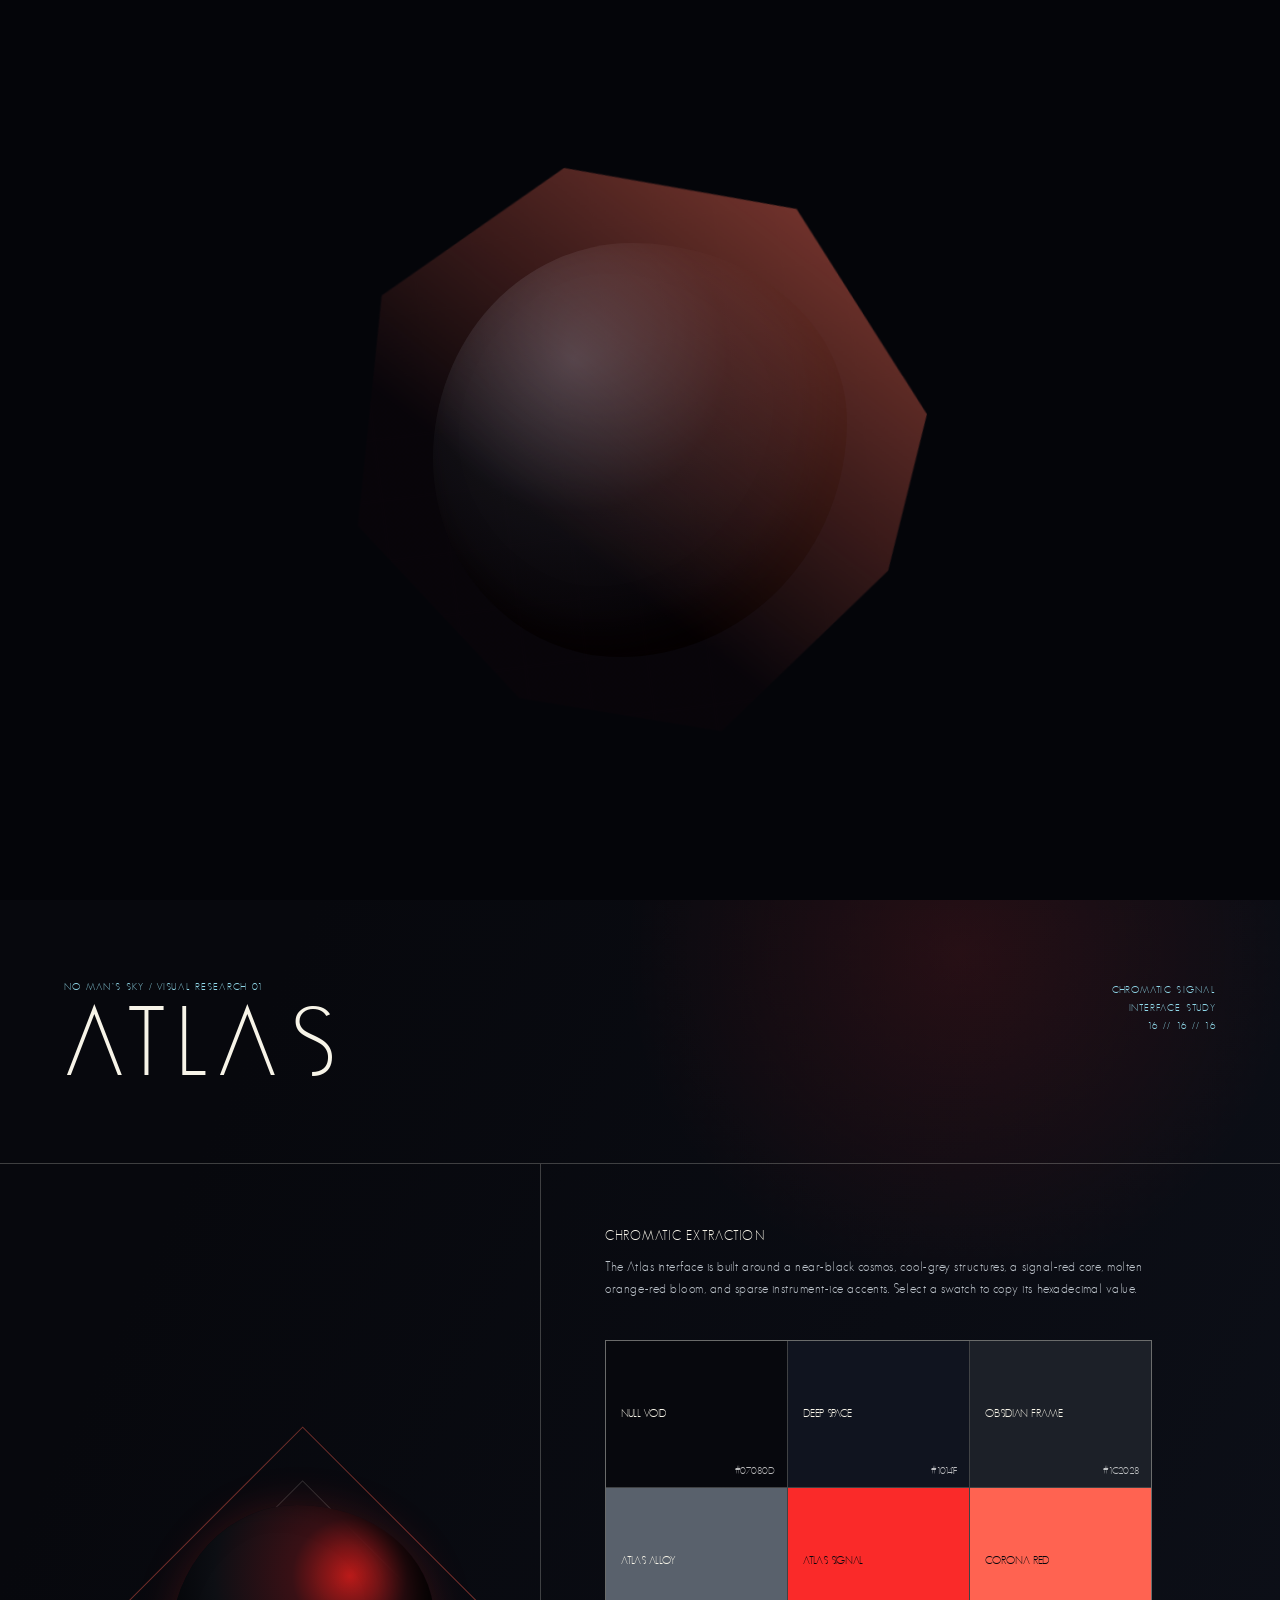
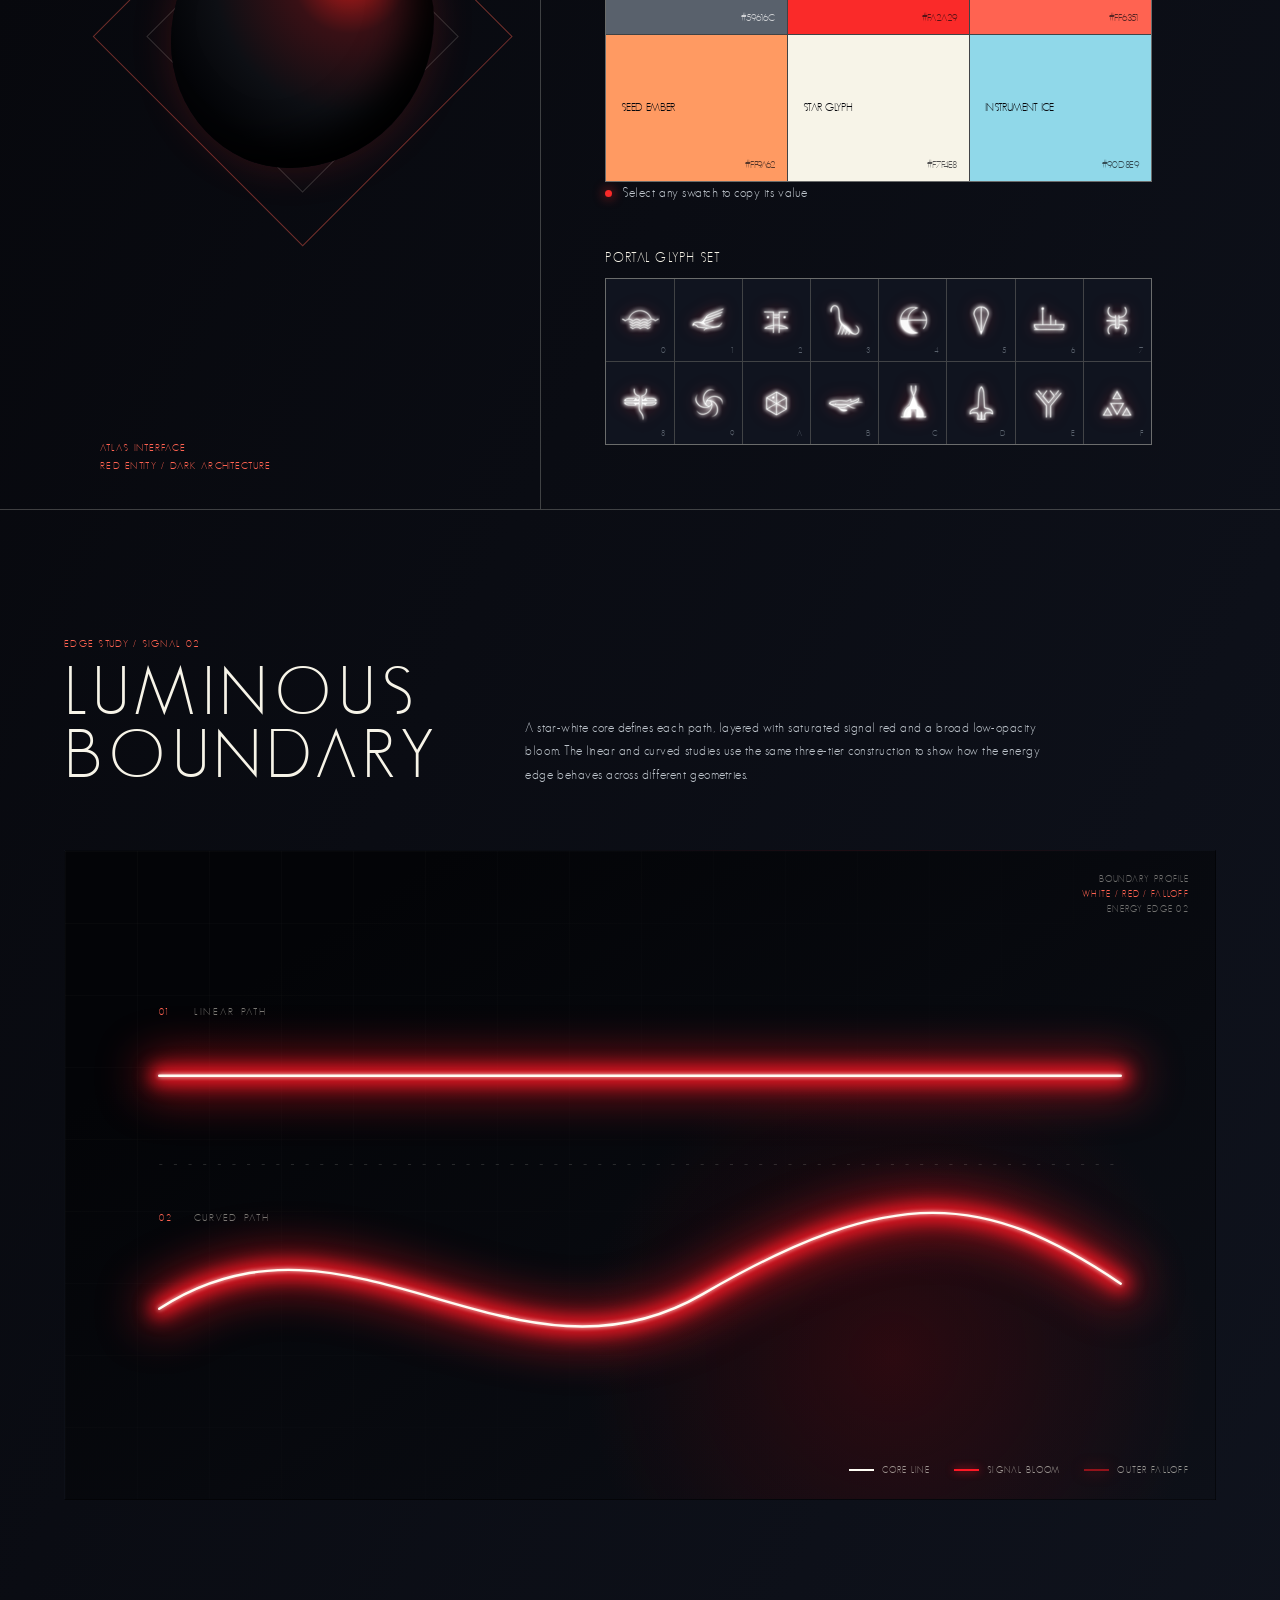
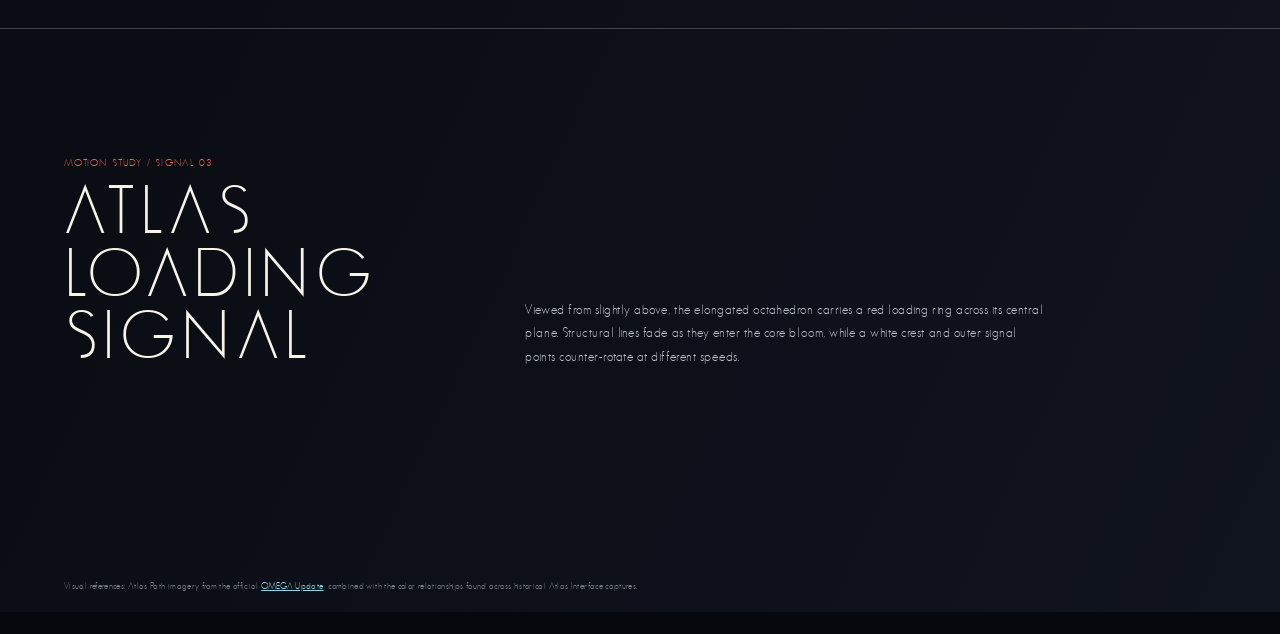
==== index.html @ 3b74175b "feat(pages): deploy Atlas color study Publish the current color study through GitHub Pages with a ro" ====
<!doctype html>
<html lang="zh-CN">
  <head>
    <meta charset="utf-8" />
    <meta name="viewport" content="width=device-width, initial-scale=1" />
    <meta http-equiv="refresh" content="0; url=./color-study.html" />
    <title>Atlas Color Study</title>
    <link rel="canonical" href="./color-study.html" />
  </head>
  <body>
    <p><a href="./color-study.html">进入 Atlas Color Study</a></p>
  </body>
</html>
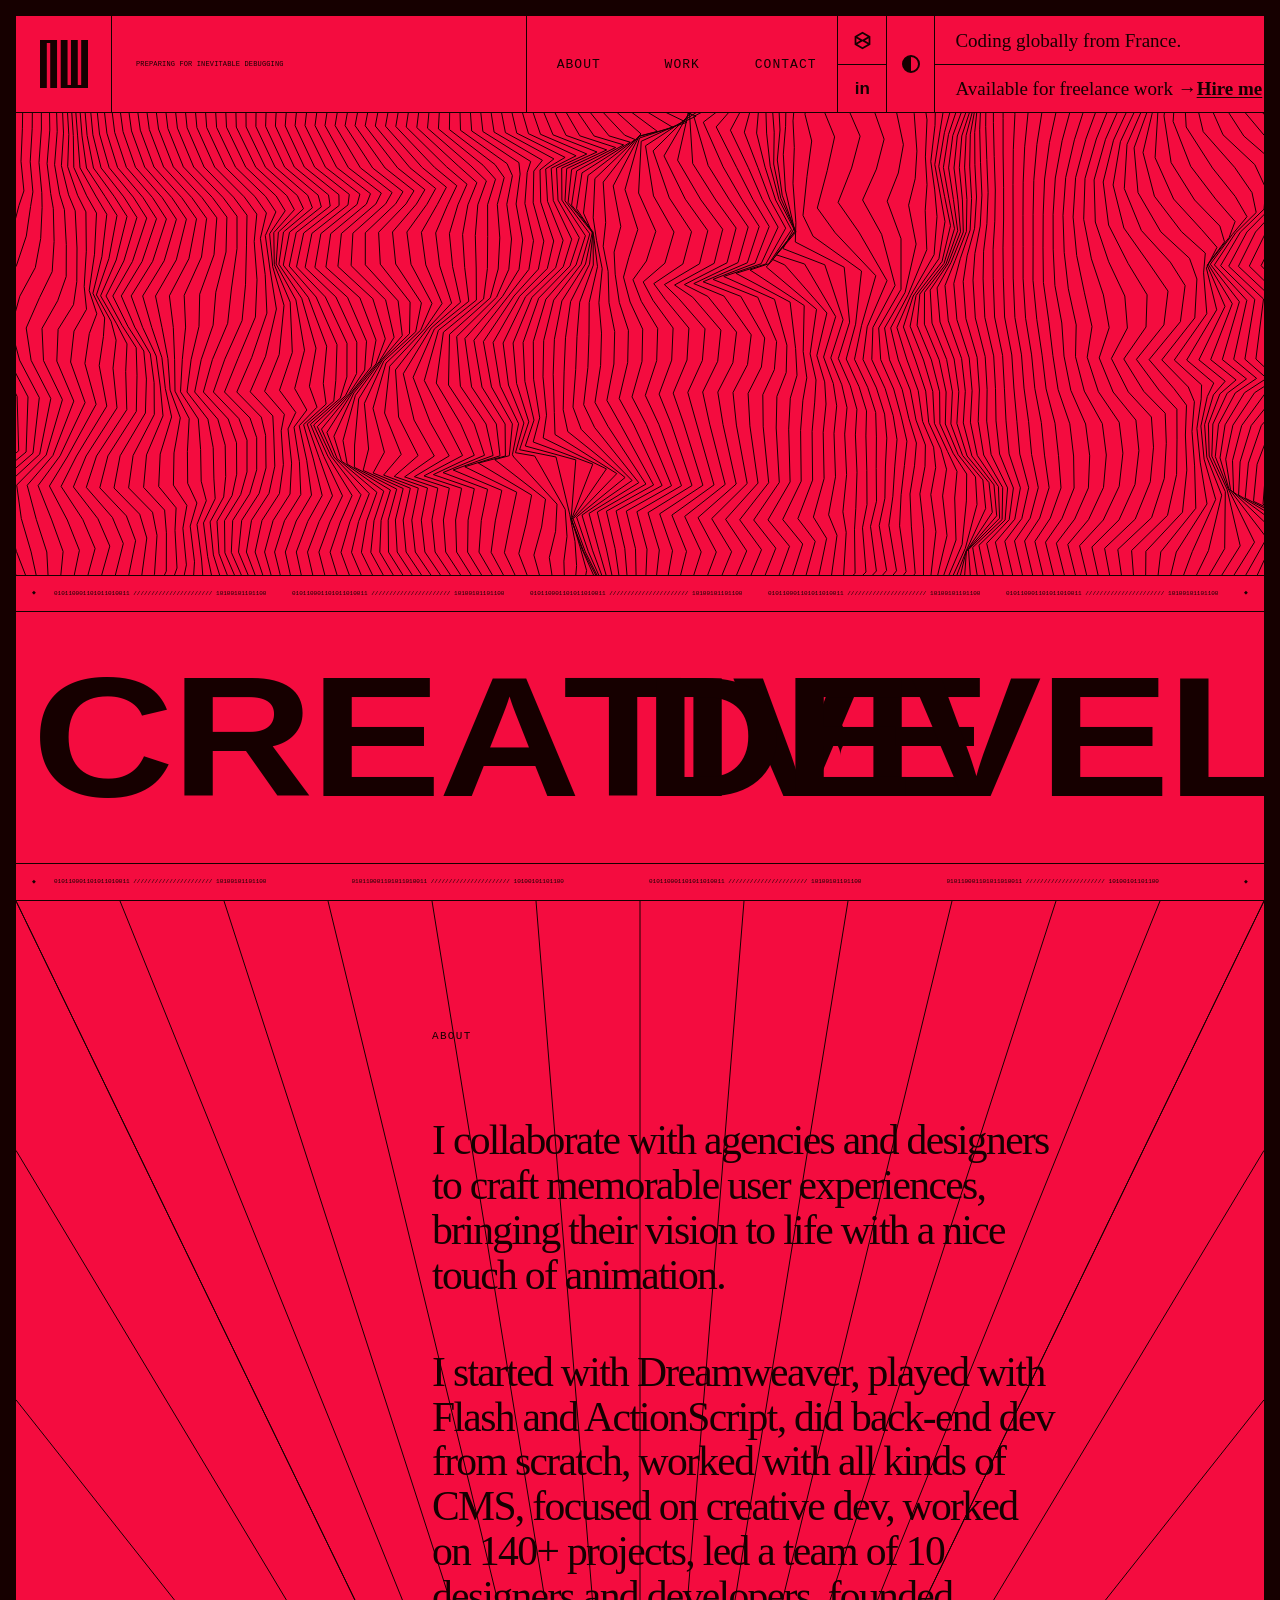
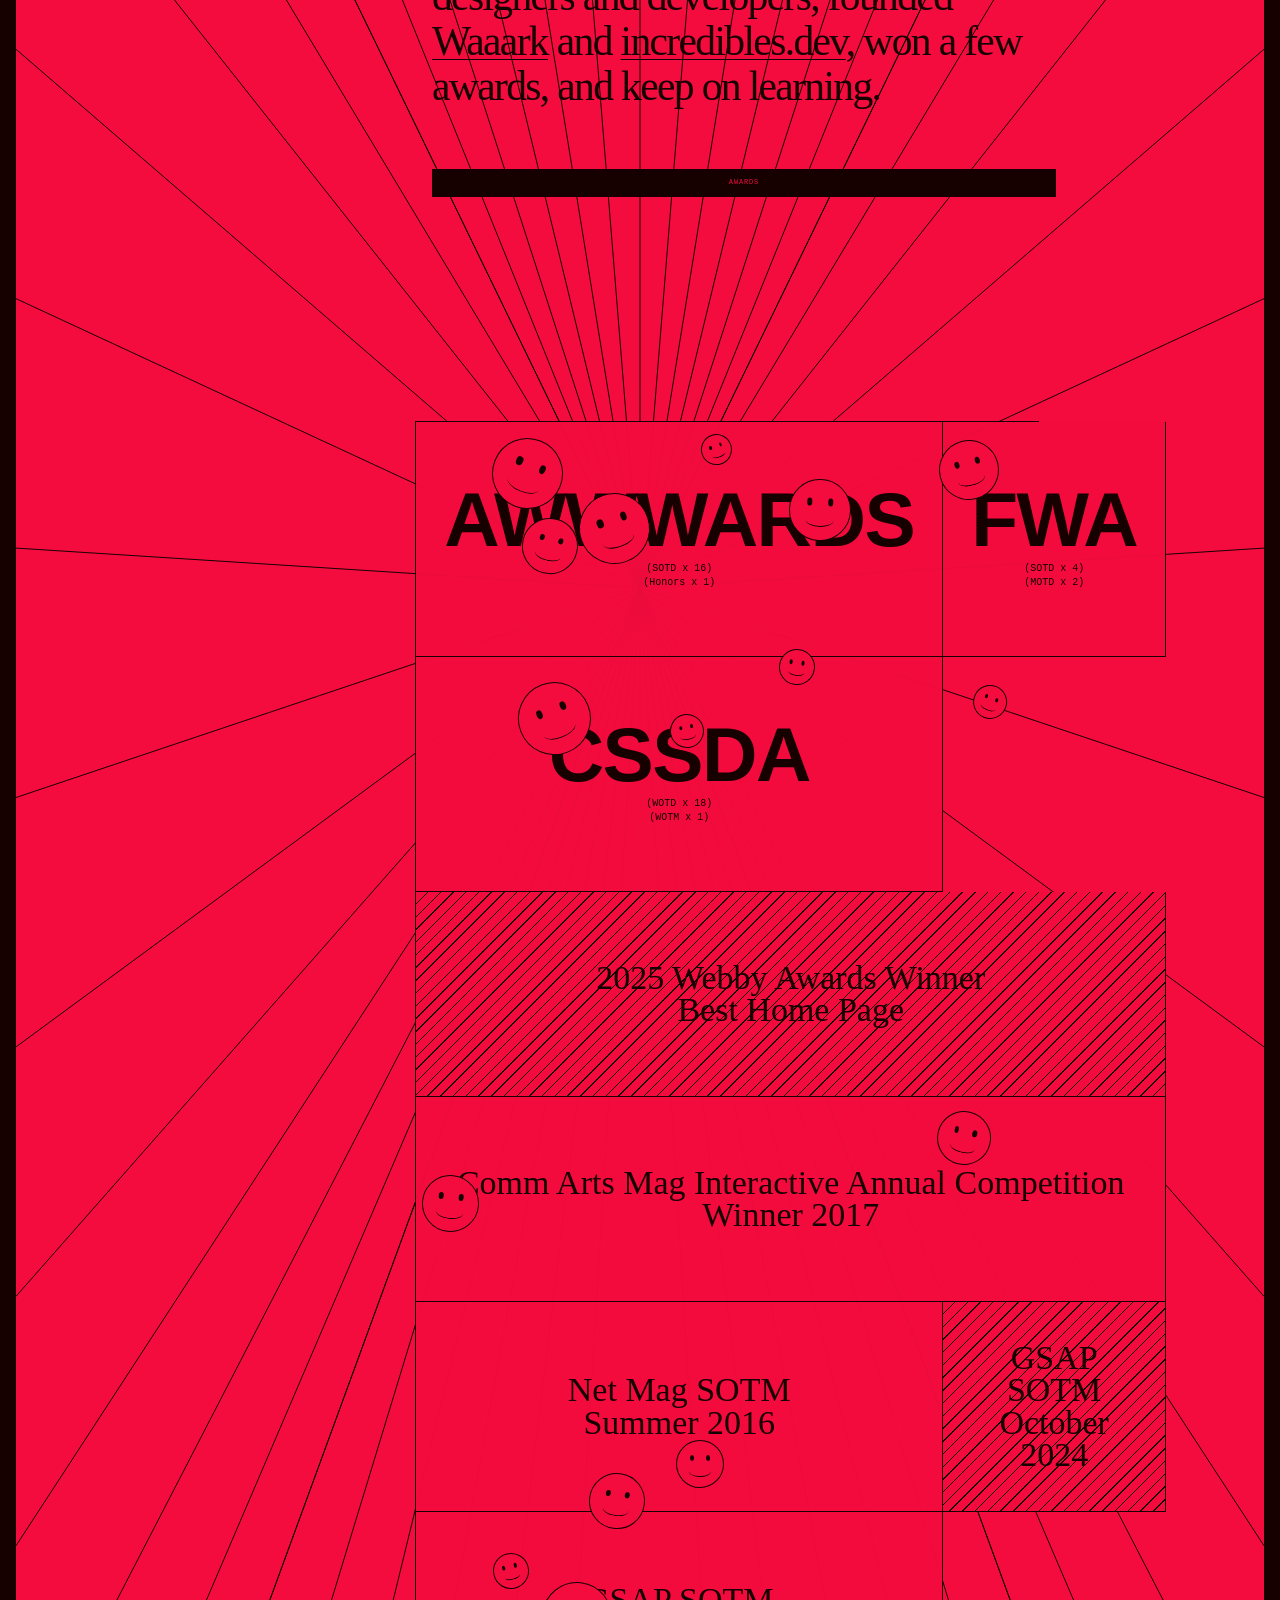
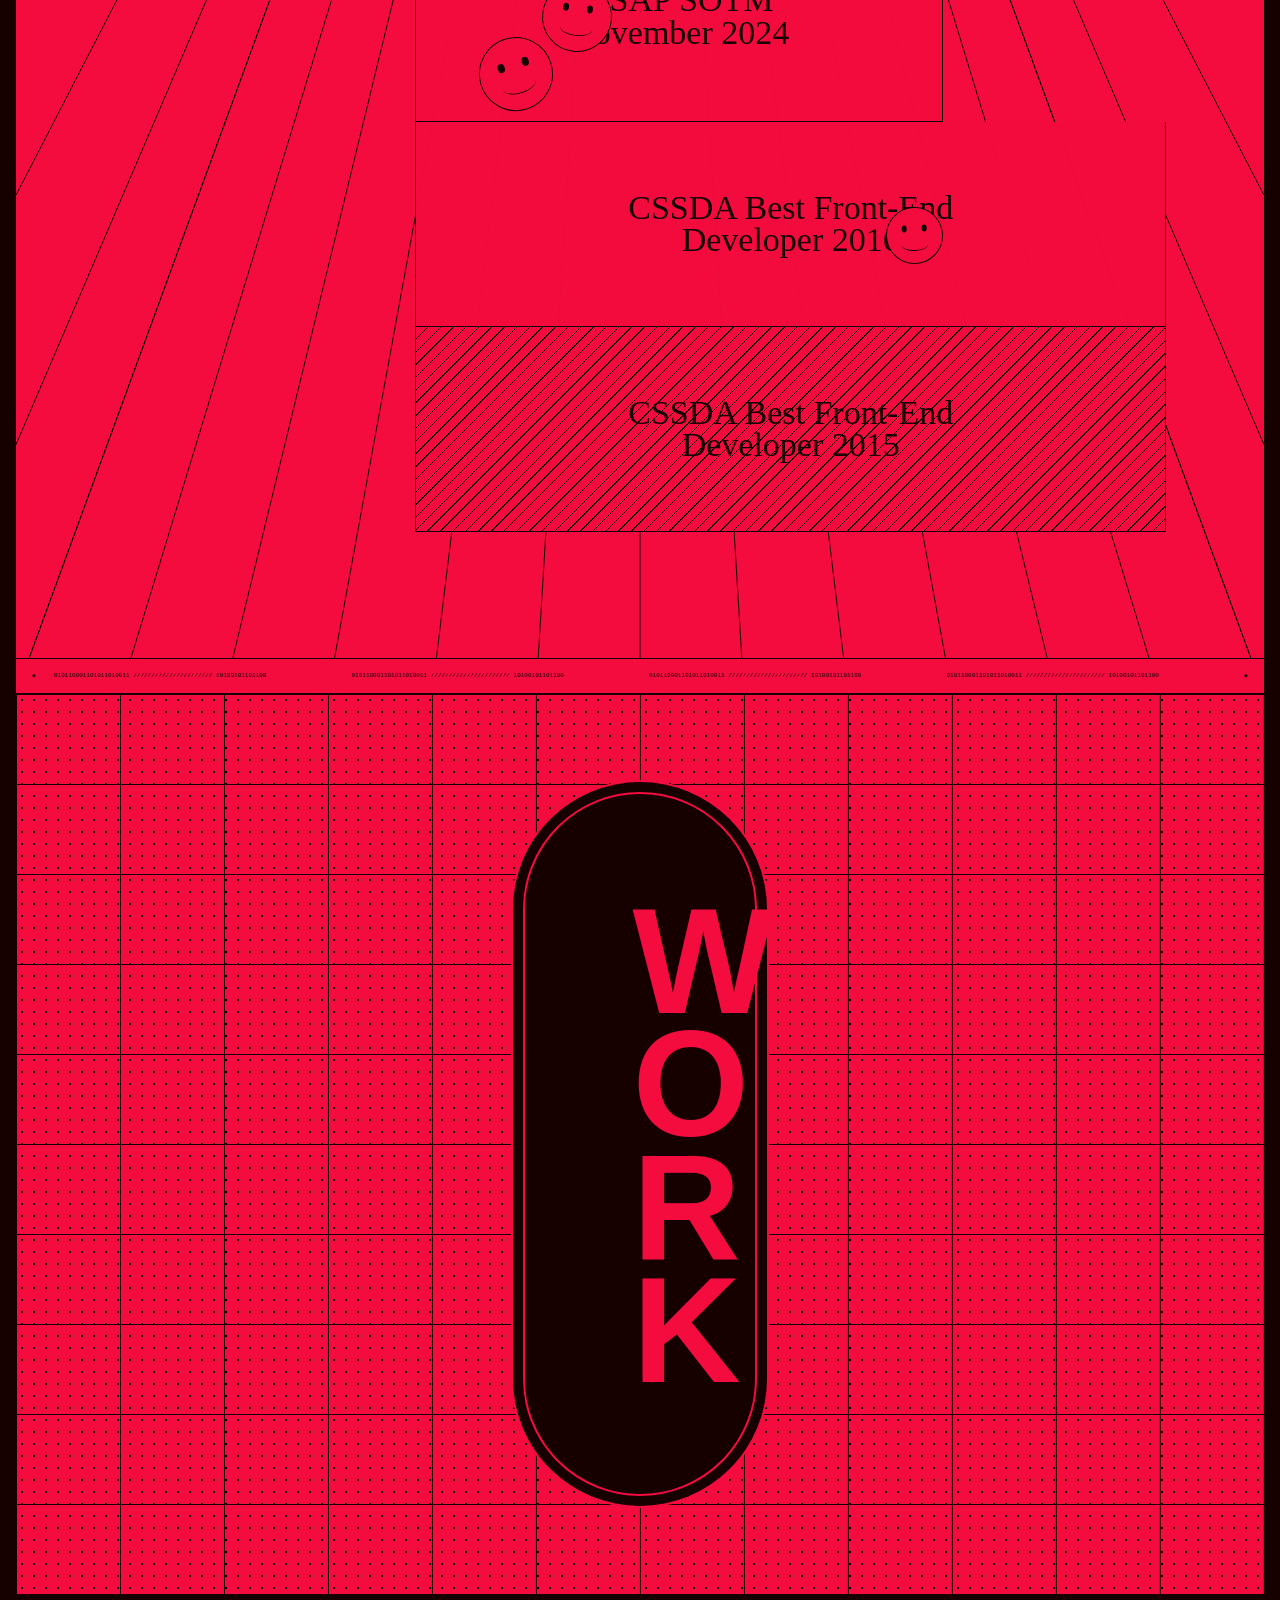
==== commit 2f668b04: "feat(首页): 初始化 wodniack.dev 复刻项目 完成首页结构、响应式样式、交互效果及本地素材接入。\n\n包含首屏导航、About、Work、My Way、Contact、Three." ====
--- a/index.html
+++ b/index.html
@@ -1,13 +1,97 @@
 <!doctype html>
-<html lang="zh-CN">
+<html lang="en">
   <head>
     <meta charset="utf-8" />
     <meta name="viewport" content="width=device-width, initial-scale=1" />
-    <meta http-equiv="refresh" content="0; url=./color-study.html" />
-    <title>Atlas Color Study</title>
-    <link rel="canonical" href="./color-study.html" />
+    <meta name="theme-color" content="#f40c3f" />
+    <title>AW - Creative Developer Freelance - France</title>
+    <link rel="icon" href="./assets/wodniack/images/favicon.ico" />
+    <link rel="stylesheet" href="./site.css" />
   </head>
   <body>
-    <p><a href="./color-study.html">进入 Atlas Color Study</a></p>
+    <main class="site-shell">
+      <section class="hero" aria-labelledby="hero-title">
+        <header class="site-head">
+          <a class="brand" href="#top" aria-label="Antoine Wodniack">
+            <svg viewBox="0 0 280 280" aria-hidden="true">
+              <path d="M240.245 0v263.2h-19.894V0h-39.756v263.2h-19.861V0h-39.755v280H280V0h-39.755Z" />
+              <path d="M0 0v280h39.755V16.8H59.65V280h39.756V0H0Z" />
+            </svg>
+          </a>
+          <div class="loader-copy" aria-live="polite"><span id="loader-line">PLEASE WAIT WHILE I OVERTHINK THIS</span></div>
+          <div class="mobile-gap" aria-hidden="true"></div>
+          <nav class="main-nav" aria-label="Primary navigation">
+            <a href="#about">ABOUT</a><a href="#work">WORK</a><a href="#contact">CONTACT</a>
+          </nav>
+          <a class="icon-link codepen" href="https://codepen.io/wodniack" aria-label="Follow me on CodePen" target="_blank" rel="noreferrer">
+            <svg viewBox="0 0 24 24" aria-hidden="true"><path d="m12 2 9 5.25v9.5L12 22l-9-5.25v-9.5L12 2Zm0 2.35L6.08 7.8 12 11.25l5.92-3.45L12 4.35ZM5 9.54v4.92l4.23-2.46L5 9.54Zm14 0L14.77 12 19 14.46V9.54ZM12 12.75 6.08 16.2 12 19.65l5.92-3.45L12 12.75Z" /></svg>
+          </a>
+          <a class="icon-link linkedin" href="https://www.linkedin.com/in/wodniack/" aria-label="Follow me on LinkedIn" target="_blank" rel="noreferrer">in</a>
+          <button class="contrast" type="button" aria-label="Change contrast" aria-pressed="false"><span></span></button>
+          <aside class="availability"><p>Coding globally from France.</p><p>Available for freelance work → <a href="mailto:hello@wodniack.dev">Hire me</a></p></aside>
+          <a class="mobile-hire" href="mailto:hello@wodniack.dev">Hire me</a>
+        </header>
+
+        <div class="line-field" id="top" aria-hidden="true"><a-waves><svg class="js-svg"></svg></a-waves></div>
+        <div class="data-strip" aria-hidden="true"><span></span><span></span><span></span><span></span><span></span></div>
+        <h1 class="hero-title" id="hero-title"><span>CREATIVE</span><i aria-hidden="true">✦</i><span>DEVELOPER</span></h1>
+        <div class="data-strip data-strip--bottom" aria-hidden="true"><span></span><span></span><span></span><span></span></div>
+      </section>
+
+      <section class="about" id="about" aria-labelledby="about-title">
+        <svg class="perspective-grid" aria-hidden="true"><path></path></svg>
+        <div class="about-copy">
+          <h2 id="about-title">ABOUT</h2>
+          <p>I collaborate with agencies and designers to craft memorable user experiences, bringing their vision to life with a nice touch of animation.</p>
+          <p>I started with Dreamweaver, played with Flash and ActionScript, did back-end dev from scratch, worked with all kinds of CMS, focused on creative dev, worked on&nbsp;140+ projects, led a team of 10 designers and developers, founded <a href="https://waaark.com" target="_blank" rel="noreferrer">Waaark</a> and <a href="https://incredibles.dev" target="_blank" rel="noreferrer">incredibles.dev</a>, won a few awards, and keep on learning.</p>
+          <h2 class="awards-title">AWARDS</h2>
+        </div>
+        <div class="awards" aria-label="Awards">
+          <article class="award award--logo"><strong>AWWWARDS</strong><small>(SOTD x 16)<br />(Honors x 1)</small></article>
+          <article class="award award--logo"><strong>FWA</strong><small>(SOTD x 4)<br />(MOTD x 2)</small></article>
+          <article class="award award--logo"><strong>CSSDA</strong><small>(WOTD x 18)<br />(WOTM x 1)</small></article>
+          <article class="award award--wide">2025 Webby Awards Winner<br />Best Home Page</article>
+          <article class="award award--wide">Comm Arts Mag Interactive Annual Competition Winner 2017</article>
+          <article class="award">Net Mag SOTM<br />Summer 2016</article>
+          <article class="award">GSAP SOTM<br />October 2024</article>
+          <article class="award">GSAP SOTM<br />November 2024</article>
+          <article class="award award--wide">CSSDA Best Front-End<br />Developer 2016</article>
+          <article class="award award--wide">CSSDA Best Front-End<br />Developer 2015</article>
+          <div class="smile-cloud" aria-hidden="true"></div>
+        </div>
+        <div class="data-strip about-strip" aria-hidden="true"><span></span><span></span><span></span><span></span></div>
+      </section>
+
+      <section class="work" id="work" aria-labelledby="work-title">
+        <div class="work-stage">
+          <div class="work-grid" aria-hidden="true"></div>
+          <h2 id="work-title" class="work-title"><span>W</span><span>O</span><span>R</span><span>K</span></h2>
+          <div class="work-wall" aria-hidden="true"></div>
+          <div class="work-media" id="work-media"></div>
+        </div>
+      </section>
+
+      <section class="my-way" aria-label="My way">
+        <div class="my-way-lines" aria-hidden="true"></div>
+        <img class="my-way-smiley" src="./assets/wodniack/images/asset-smiley--main.svg" alt="" />
+        <div class="memory-field" id="memory-field"></div>
+      </section>
+
+      <section class="contact" id="contact">
+        <svg class="contact-grid" aria-hidden="true"><path></path></svg>
+        <div class="contact-stage">
+          <div class="contact-stars" aria-hidden="true"><i>✦</i><i>✦</i><i>✦</i><i>✦</i></div>
+          <a class="contact-hit" href="mailto:hello@wodniack.dev">
+            <span class="go">GO</span><span class="lets">Let<span>'</span>s</span><span class="rock">Rock</span><span class="email">hello@wodniack.dev</span>
+          </a>
+        </div>
+      </section>
+
+      <footer class="site-foot">
+        <a class="footer-brand" href="#top" aria-label="Antoine Wodniack"><svg viewBox="0 0 280 280" aria-hidden="true"><path d="M240.245 0v263.2h-19.894V0h-39.756v263.2h-19.861V0h-39.755v280H280V0h-39.755Z" /><path d="M0 0v280h39.755V16.8H59.65V280h39.756V0H0Z" /></svg></a>
+      </footer>
+    </main>
+    <script src="./vendor/three.min.js"></script>
+    <script src="./site.js"></script>
   </body>
 </html>
--- a/site.css
+++ b/site.css
@@ -0,0 +1,154 @@
+@font-face{font-family:Editorial;src:url('./assets/wodniack/fonts/PPEditorialNew-Regular.woff2') format('woff2');font-weight:400;font-display:swap}
+@font-face{font-family:Editorial;src:url('./assets/wodniack/fonts/PPEditorialNew-Ultralight.woff2') format('woff2');font-weight:200;font-display:swap}
+@font-face{font-family:Fraktion;src:url('./assets/wodniack/fonts/PPFraktionMono-Regular.woff2') format('woff2');font-weight:400;font-display:swap}
+@font-face{font-family:Fraktion;src:url('./assets/wodniack/fonts/PPFraktionMono-Bold.woff2') format('woff2');font-weight:700;font-display:swap}
+@font-face{font-family:Bigger;src:url('./assets/wodniack/fonts/Bigger-Display.woff2') format('woff2');font-weight:700;font-display:swap}
+
+:root{--red:#f40c3f;--ink:#160000;--ivory:#fff2ed;--paper:var(--red);--line:1px;--edge:16px;--mono:Fraktion,monospace;--serif:Editorial,serif;--display:Bigger,Impact,sans-serif;color-scheme:light}
+*{box-sizing:border-box}
+html{scroll-behavior:smooth;background:var(--ink)}
+body{margin:0;background:var(--ink);color:var(--ink);font-family:var(--serif);overflow-x:hidden;transition:background .35s ease}
+body.is-contrast{--paper:var(--ivory)}
+a{color:inherit;text-decoration:none}
+button{color:inherit}
+.site-shell{width:calc(100% - var(--edge)*2);margin:var(--edge);background:var(--paper);transition:background-color .5s ease}
+.hero{height:calc(100vh - var(--edge));min-height:640px;display:grid;grid-template-rows:97px minmax(240px,1fr) 36px minmax(174px,28vh) 36px;overflow:hidden;background:var(--paper)}
+.site-head{display:grid;grid-template-columns:96px minmax(250px,1.2fr) minmax(300px,.9fr) 49px 48px minmax(300px,.95fr);border-bottom:var(--line) solid var(--ink);height:97px;position:relative;z-index:30}
+.site-head>*{min-width:0}
+.brand{display:grid;place-items:center;border-right:var(--line) solid var(--ink)}
+.brand svg{width:48px;height:48px;fill:var(--ink)}
+.loader-copy{display:flex;align-items:center;border-right:var(--line) solid var(--ink);padding:20px 24px;font:400 7px/1.25 var(--mono);letter-spacing:.02em;text-transform:uppercase}
+.loader-copy span{display:block;max-width:190px}
+.mobile-gap,.mobile-hire{display:none}
+.main-nav{display:grid;grid-template-columns:repeat(3,1fr);border-right:var(--line) solid var(--ink)}
+.main-nav a{display:grid;place-items:center;font:400 13px/1 var(--mono);letter-spacing:.08em;position:relative;overflow:hidden}
+.main-nav a::before{content:"";position:absolute;inset:0;background:var(--ink);transform:translateY(101%);transition:transform .3s cubic-bezier(.2,.8,.2,1);z-index:-1}
+.main-nav a:hover{color:var(--paper)}
+.main-nav a:hover::before{transform:none}
+.icon-link,.contrast{display:grid;place-items:center;border:0;border-right:var(--line) solid var(--ink);background:none;padding:0;font:700 18px/1 var(--serif);cursor:pointer}
+.icon-link svg{width:21px;height:21px;fill:var(--ink)}
+.linkedin{font-family:Arial,sans-serif;font-size:17px;font-weight:700}
+.codepen{grid-column:4;grid-row:1;height:50%;align-self:start}.linkedin{grid-column:4;grid-row:1;height:50%;align-self:end;border-top:var(--line) solid var(--ink)}.contrast{grid-column:5;grid-row:1}.availability{grid-column:6;grid-row:1}
+.contrast span{width:18px;height:18px;border-radius:50%;background:linear-gradient(90deg,var(--ink) 50%,transparent 50%);border:2px solid var(--ink);transition:transform .45s ease}
+.contrast:hover span{transform:rotate(180deg)}
+.availability{display:grid;grid-template-rows:1fr 1fr;font:400 19px/1 var(--serif)}
+.availability p{margin:0;padding:0 20px;display:flex;align-items:center;white-space:nowrap;overflow:hidden}
+.availability p+ p{border-top:var(--line) solid var(--ink)}
+.availability a{font-weight:700;text-decoration:underline;text-underline-offset:2px}
+.line-field{position:relative;overflow:hidden;border-bottom:var(--line) solid var(--ink);background:var(--red)}
+a-waves{--x:-.5rem;--y:50%;position:absolute;inset:0;display:block;margin:0;padding:0;width:100%;height:100%;overflow:hidden;isolation:isolate}
+a-waves::before{position:absolute;top:0;left:0;width:.5rem;height:.5rem;background:var(--ink);border-radius:50%;transform:translate3d(calc(var(--x) - 50%),calc(var(--y) - 50%),0);will-change:transform;content:""}
+a-waves svg{display:block;width:100%;height:100%}
+a-waves path{fill:none;stroke:var(--ink);stroke-width:1px;vector-effect:non-scaling-stroke}
+.data-strip{height:36px;border-bottom:var(--line) solid var(--ink);display:flex;align-items:center;gap:18px;padding:0 16px;overflow:hidden;font:400 6px/1 var(--mono);white-space:nowrap;text-transform:uppercase}
+.data-strip::before,.data-strip::after{content:"◆";font-size:5px;flex:none}
+.data-strip span{display:block;flex:1;min-width:120px;overflow:hidden}
+.data-strip span::before{content:"010110001101011010011   //////////////////////   10100101101100"}
+.hero-title{margin:0;display:flex;align-items:center;justify-content:space-between;gap:2.2vw;padding:0 1.25vw;border-bottom:var(--line) solid var(--ink);font:700 clamp(94px,12.2vw,184px)/.78 var(--display);letter-spacing:-.015em;text-transform:uppercase;white-space:nowrap;overflow:hidden}
+.hero-title span{transform:scale(1.26,1.09)}
+.hero-title span:first-child{transform-origin:left center}.hero-title span:last-child{transform-origin:right center}
+.hero-title i{font:400 clamp(34px,4vw,58px)/1 var(--serif);font-style:normal;flex:none}
+.data-strip--bottom{border-bottom:0}
+
+.about{height:2994px;position:relative;overflow:hidden;border-top:var(--line) solid var(--ink);background:var(--paper)}
+.perspective-grid{position:absolute;inset:0;width:100%;height:100%;pointer-events:none}
+.perspective-grid path{fill:none;stroke:var(--ink);stroke-width:1;vector-effect:non-scaling-stroke}
+.about-copy{position:relative;width:50%;margin-left:33.333%;padding-top:130px;z-index:2}
+.about-copy h2{font:400 11px/1 var(--mono);letter-spacing:.12em;margin:0 0 76px;text-transform:uppercase}
+.about-copy p{font:200 clamp(34px,3.25vw,49px)/1.08 var(--serif);letter-spacing:-.04em;margin:0 0 44px}
+.about-copy p+p{margin-top:52px}
+.about-copy p a{text-decoration:underline;text-decoration-thickness:1px;text-underline-offset:4px}
+.about-copy .awards-title{background:var(--ink);color:var(--paper);height:28px;display:grid;place-items:center;width:100%;margin:60px 0 0;font-size:7px}
+.awards{position:absolute;z-index:3;left:32%;top:1120px;width:50%;display:grid;grid-template-columns:repeat(2,1fr);border-top:var(--line) solid var(--ink);border-left:var(--line) solid var(--ink)}
+.award{min-height:210px;border-right:var(--line) solid var(--ink);border-bottom:var(--line) solid var(--ink);display:flex;align-items:center;justify-content:center;text-align:center;padding:28px;font:200 34px/.95 var(--serif);position:relative;background:color-mix(in srgb,var(--paper) 96%,transparent)}
+.award--logo{min-height:235px;flex-direction:column;gap:12px;font-family:var(--mono)}
+.award--logo strong{font:700 clamp(52px,6vw,88px)/.82 var(--display);letter-spacing:-.02em}
+.award--logo small{font:400 10px/1.4 var(--mono)}
+.award--wide{grid-column:span 2;min-height:205px}
+.award:nth-child(4),.award:nth-child(7),.award:nth-child(10){background-image:repeating-linear-gradient(135deg,transparent 0 8px,var(--ink) 8px 9px)}
+.smile-cloud{position:absolute;inset:0;pointer-events:none}
+.smile-cloud i{position:absolute;width:var(--s);height:var(--s);border:1px solid var(--ink);border-radius:50%;background:var(--paper)}
+.smile-cloud i::before,.smile-cloud i::after{content:"";position:absolute;top:31%;width:9%;height:12%;background:var(--ink);border-radius:50%}
+.smile-cloud i::before{left:28%}.smile-cloud i::after{right:28%}
+.smile-cloud i b{position:absolute;left:26%;right:26%;bottom:22%;height:24%;border-bottom:1px solid var(--ink);border-radius:0 0 50% 50%}
+.about-strip{position:absolute;bottom:0;left:0;width:100%;border-top:var(--line) solid var(--ink);background:var(--paper)}
+
+.work{height:1700vh;position:relative;background:var(--ink);color:var(--red)}
+.work-stage{--intro:1;position:sticky;top:0;height:100vh;overflow:hidden;background:var(--ink);isolation:isolate}
+.work-stage::after{content:"";position:absolute;inset:0;z-index:2;pointer-events:none;opacity:var(--intro);background-color:var(--red);background-image:linear-gradient(var(--ink) 1px,transparent 1px),linear-gradient(90deg,var(--ink) 1px,transparent 1px),radial-gradient(circle,var(--ink) 1px,transparent 1.5px);background-size:8.333% 10%,8.333% 10%,12px 12px;transition:opacity .08s linear}
+.work-grid{position:absolute;inset:0;background-image:radial-gradient(circle,var(--red) 1px,transparent 1.5px);background-size:13px 13px;opacity:.16}
+.work-wall{position:absolute;inset:-16vh -7vw;display:grid;grid-template-columns:repeat(11,1fr);grid-template-rows:repeat(4,1fr);overflow:hidden;opacity:1}
+.work-wall span{font:700 min(24vw,300px)/.72 var(--display);color:var(--red);display:grid;place-items:center;filter:drop-shadow(0 4px 3px rgba(244,12,63,.22));transform:scaleY(1.1)}
+.work-webgl{position:absolute;inset:0;width:100%;height:100%;z-index:5;pointer-events:none}
+.work-title{position:absolute;inset:0;margin:0;display:flex;justify-content:center;align-items:center;z-index:4;pointer-events:none;transition:opacity .4s ease}
+.work-title::before{content:"";position:absolute;width:18vw;min-width:190px;height:78vh;max-height:700px;border-radius:10vw;background:var(--ink);border:2px solid var(--red);box-shadow:0 0 0 10px var(--ink),0 0 0 12px var(--red)}
+.work-title span{position:relative;z-index:1;font:700 min(17vh,150px)/.78 var(--display);display:block;width:.65em;text-align:center;transform:translateX(1.25em)}
+.work-title span:nth-child(1){transform:translate(1.25em,-1.22em)}
+.work-title span:nth-child(2){transform:translate(.6em,-.4em)}
+.work-title span:nth-child(3){transform:translate(-.05em,.42em)}
+.work-title span:nth-child(4){transform:translate(-.7em,1.24em)}
+.work-media{position:absolute;inset:0;z-index:6;perspective:1200px;pointer-events:none}
+.work-card{position:absolute;left:50%;top:50%;width:clamp(320px,38vw,610px);background:var(--ink);border:6px solid var(--ink);color:var(--red);box-shadow:0 0 0 1px var(--red);transform-origin:center;will-change:transform,opacity;pointer-events:auto}
+.work-card video{display:block;width:100%;height:auto;max-height:58vh;object-fit:cover;background:#241d24}
+.has-webgl .work-card video{opacity:0}
+.work-card footer{height:25px;display:flex;justify-content:space-between;align-items:center;padding:0 6px;font:700 7px/1 var(--mono);letter-spacing:.18em;text-transform:uppercase}
+.work-card[aria-hidden="true"]{pointer-events:none}
+
+.my-way{height:130vh;min-height:850px;position:relative;overflow:hidden;background:var(--paper);perspective:1100px;border-top:var(--line) solid var(--ink)}
+.my-way-lines{position:absolute;inset:0;background:repeating-conic-gradient(from 90deg at 50% 35%,transparent 0 3deg,var(--ink) 3deg 3.08deg);opacity:.58}
+.my-way-smiley{position:absolute;width:10vw;min-width:88px;max-width:150px;left:50%;top:35%;transform:translate(-50%,-50%);z-index:4}
+.memory-field{position:absolute;inset:0;transform-style:preserve-3d}
+.memory{position:absolute;left:50%;top:35%;width:clamp(110px,14vw,220px);margin:0;border:5px solid var(--ink);background:var(--ink);color:var(--paper);box-shadow:10px 10px 0 var(--paper),12px 12px 0 var(--ink);will-change:transform;transform-style:preserve-3d}
+.memory img{display:block;width:100%;aspect-ratio:1/1;object-fit:cover;filter:grayscale(1) contrast(1.08)}
+.memory figcaption{padding:6px 8px;font:400 7px/1.25 var(--mono);text-transform:uppercase}
+
+.contact{height:159vh;min-height:1100px;position:relative;overflow:hidden;background:var(--paper);border-top:var(--line) solid var(--ink)}
+.contact-grid{position:absolute;inset:0;width:100%;height:100%}
+.contact-grid path{fill:none;stroke:var(--ink);stroke-width:1}
+.contact-stage{position:absolute;left:0;right:0;bottom:0;height:66%;display:grid;place-items:center}
+.contact-hit{position:relative;width:min(72vw,920px);height:min(60vw,720px);display:grid;place-items:center;text-align:center}
+.go{position:absolute;z-index:4;width:27%;height:65%;border-radius:999px;background:var(--ink);color:var(--paper);display:grid;place-items:center;font:700 clamp(100px,18vw,250px)/.8 var(--display);transition:transform .55s cubic-bezier(.2,.8,.2,1)}
+.lets,.rock{position:absolute;z-index:5;color:var(--ink);font:700 clamp(115px,19vw,260px)/.65 var(--display);letter-spacing:-.03em;text-shadow:1px 1px 0 var(--paper);transition:transform .55s cubic-bezier(.2,.8,.2,1)}
+.lets{top:2%}.rock{bottom:3%}.lets span{font-family:var(--serif)}
+.email{position:absolute;bottom:-4%;font:400 11px/1 var(--mono);text-decoration:underline;text-underline-offset:4px}
+.contact-stars{position:absolute;inset:0;font:400 40px/1 var(--serif)}
+.contact-stars i{position:absolute;font-style:normal}.contact-stars i:nth-child(1){left:7%;top:14%}.contact-stars i:nth-child(2){right:7%;top:18%}.contact-stars i:nth-child(3){left:12%;bottom:11%}.contact-stars i:nth-child(4){right:12%;bottom:8%}
+.contact-hit:hover .go{transform:scale(.82) rotate(5deg)}
+.contact-hit:hover .lets{transform:translateY(-13%) scale(1.06)}
+.contact-hit:hover .rock{transform:translateY(13%) scale(1.06)}
+.site-foot{height:97px;border-top:var(--line) solid var(--ink);display:grid;place-items:center;background:var(--paper)}
+.footer-brand svg{width:48px;height:48px;fill:var(--ink)}
+
+@media (max-width:760px){
+  :root{--edge:8px}
+  .site-shell{width:calc(100% - 16px);margin:8px}
+  .hero{height:calc(100vh - 8px);min-height:720px;grid-template-rows:65px minmax(350px,1fr) 36px minmax(218px,29vh) 36px}
+  .site-head{height:65px;grid-template-columns:64px minmax(60px,1fr) 49px 49px 104px 48px}
+  .brand svg{width:30px;height:30px}
+  .loader-copy,.main-nav,.availability{display:none}
+  .mobile-gap,.mobile-hire{display:block;border-right:var(--line) solid var(--ink)}
+  .brand{grid-column:1}.mobile-gap{grid-column:2}.codepen{grid-column:3}.linkedin{grid-column:4}.mobile-hire{grid-column:5;grid-row:1}.contrast{grid-column:6;grid-row:1}
+  .codepen,.linkedin{height:auto;align-self:stretch;border-top:0}
+  .mobile-hire{display:grid;place-items:center;font:400 20px/1 var(--serif)}
+  .icon-link{font-size:16px}.icon-link svg{width:20px;height:20px}.contrast{border-right:0}
+  a-waves path{stroke-width:1px}
+  .data-strip{padding:0 12px;gap:8px}.data-strip span{min-width:72px}
+  .hero-title{padding:12px 16px;display:grid;grid-template-columns:1fr auto;grid-template-rows:1fr 1fr;align-items:center;gap:0;font-size:min(26vw,108px);line-height:.72}
+  .hero-title span:last-child{grid-column:1/3;transform-origin:left center}.hero-title i{grid-column:2;grid-row:1;font-size:42px}
+  .about{height:2195px}
+  .about-copy{width:86%;margin-left:7%;padding-top:92px}
+  .about-copy h2{margin-bottom:55px}
+  .about-copy p{font-size:29px;line-height:1.04;margin-bottom:38px}
+  .about-copy p+p{margin-top:42px}
+  .about-copy .awards-title{margin-top:45px}
+  .awards{left:7%;top:830px;width:86%}
+  .award{min-height:130px;padding:16px;font-size:24px}.award--logo{min-height:155px}.award--logo strong{font-size:48px}.award--wide{min-height:135px}
+  .work-title::before{width:42vw;height:70vh;border-radius:24vw}
+  .work-title span{font-size:14vh}
+  .work-card{width:74vw;border-width:4px}.work-card video{max-height:43vh}.work-card footer{font-size:5px;height:20px}
+  .my-way{height:79vh;min-height:666px}.my-way-smiley{top:44%}.memory{top:44%;width:115px;border-width:3px}
+  .contact{height:133vh;min-height:1120px}.contact-stage{height:72%}.contact-hit{width:94vw;height:120vw}.go{width:46%;height:65%;font-size:32vw}.lets,.rock{font-size:35vw}.email{font-size:9px}.contact-stars{font-size:28px}
+  .site-foot{height:63px}.footer-brand svg{width:30px;height:30px}
+}
+
+@media (prefers-reduced-motion:reduce){html{scroll-behavior:auto}.main-nav a::before,.contrast span,.work-card,.memory,.contact-hit *{transition:none!important;animation:none!important}}
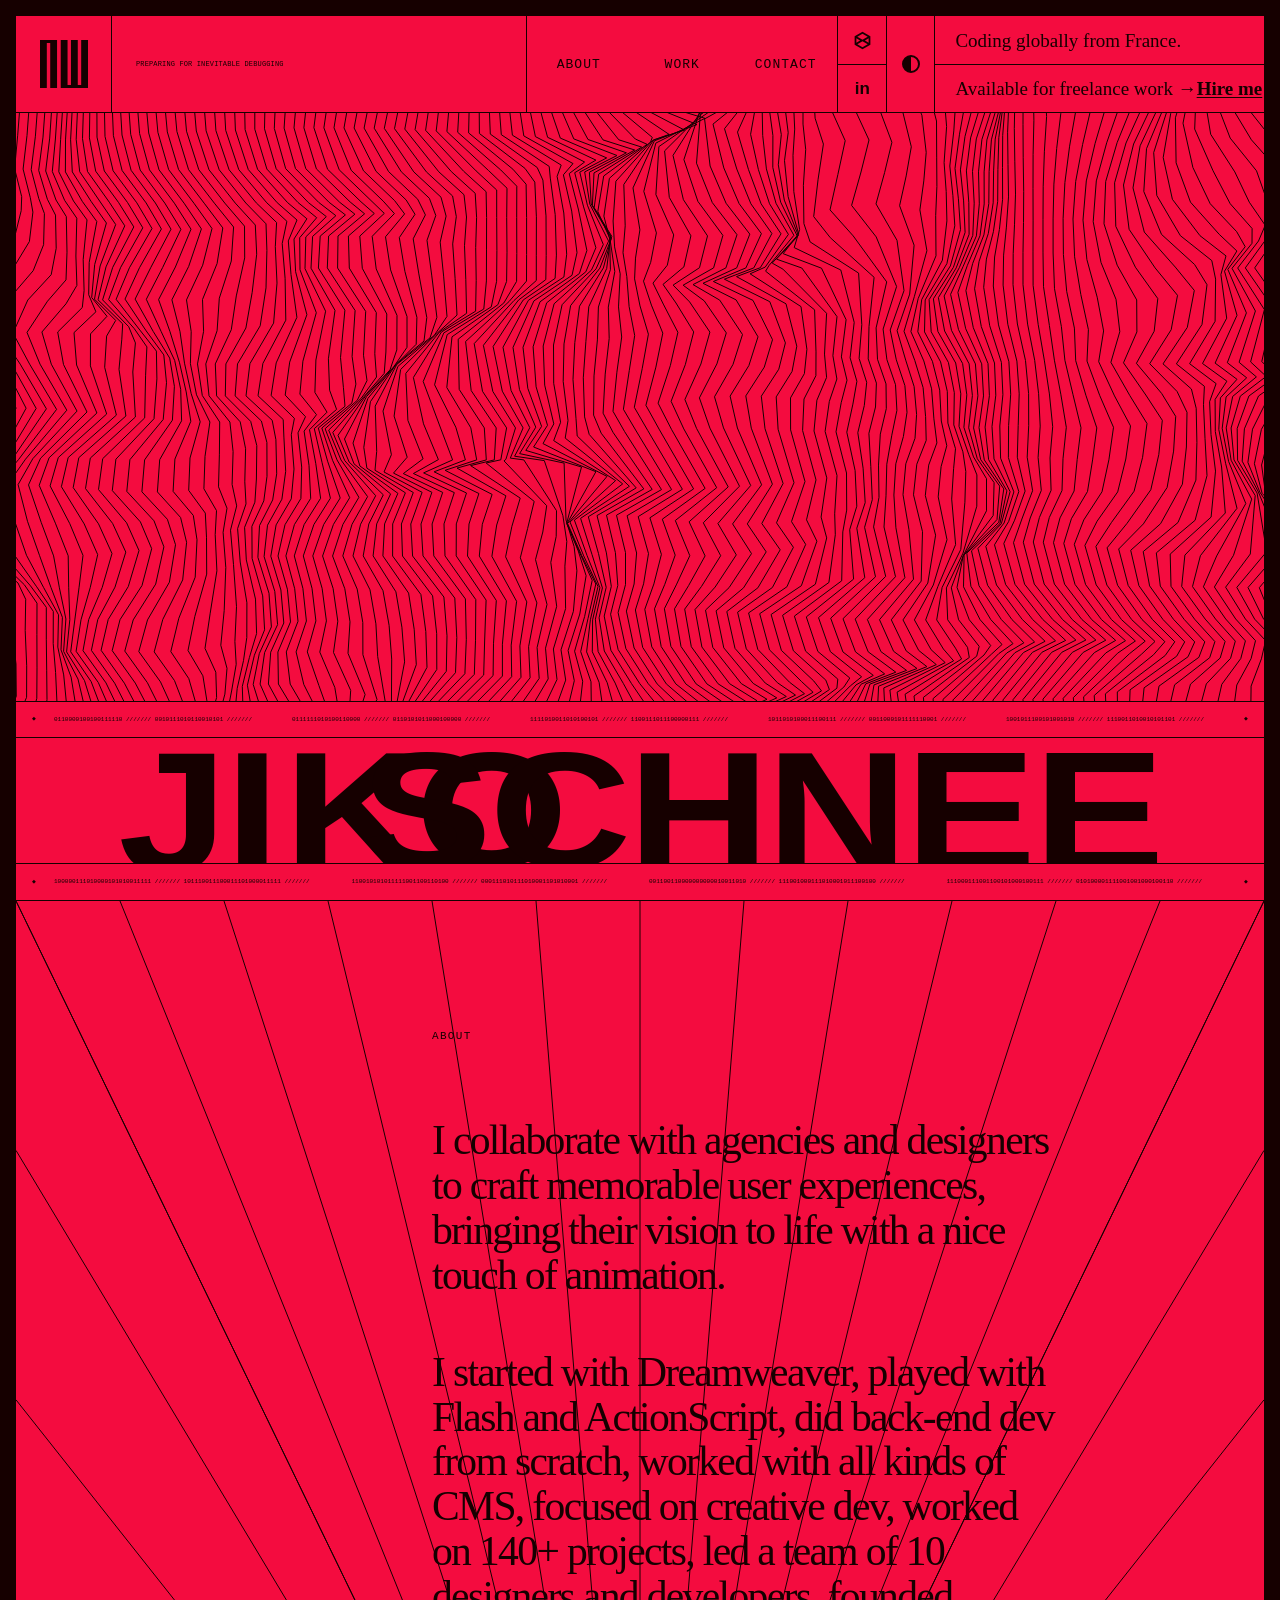
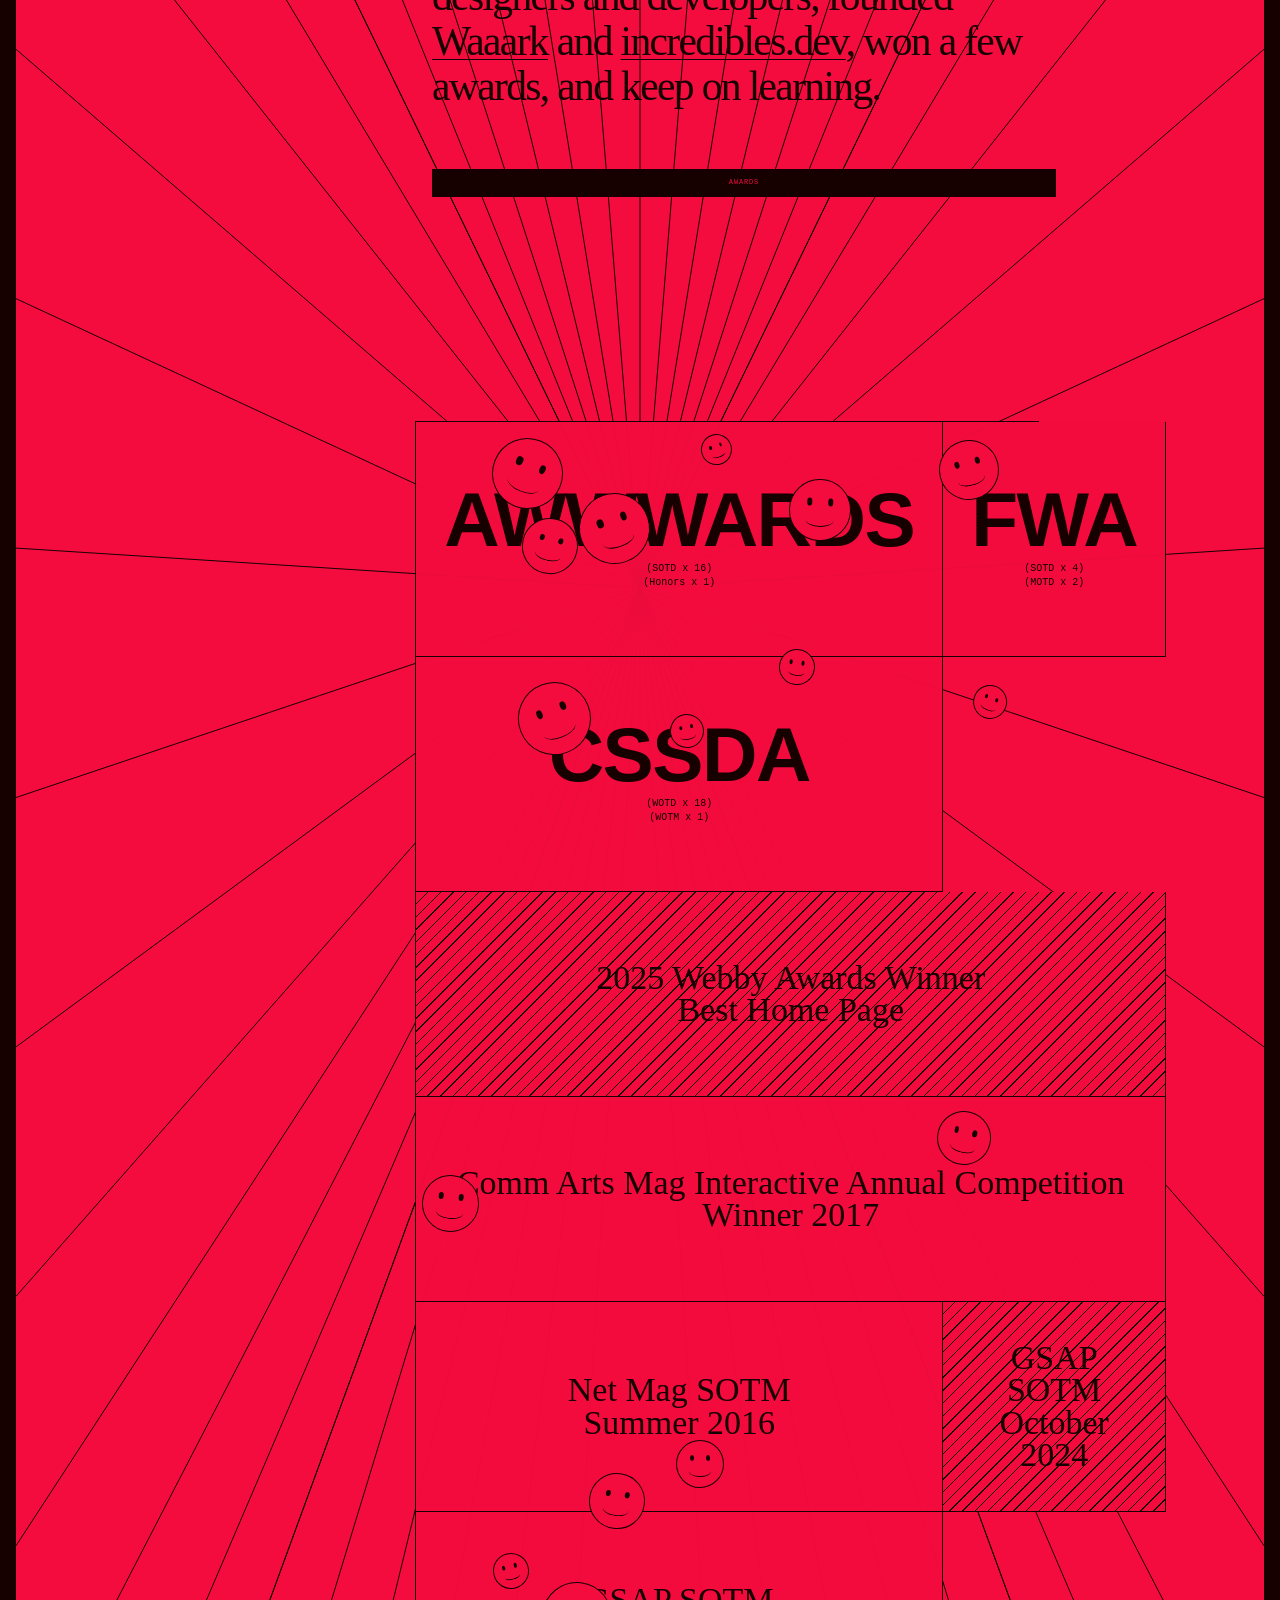
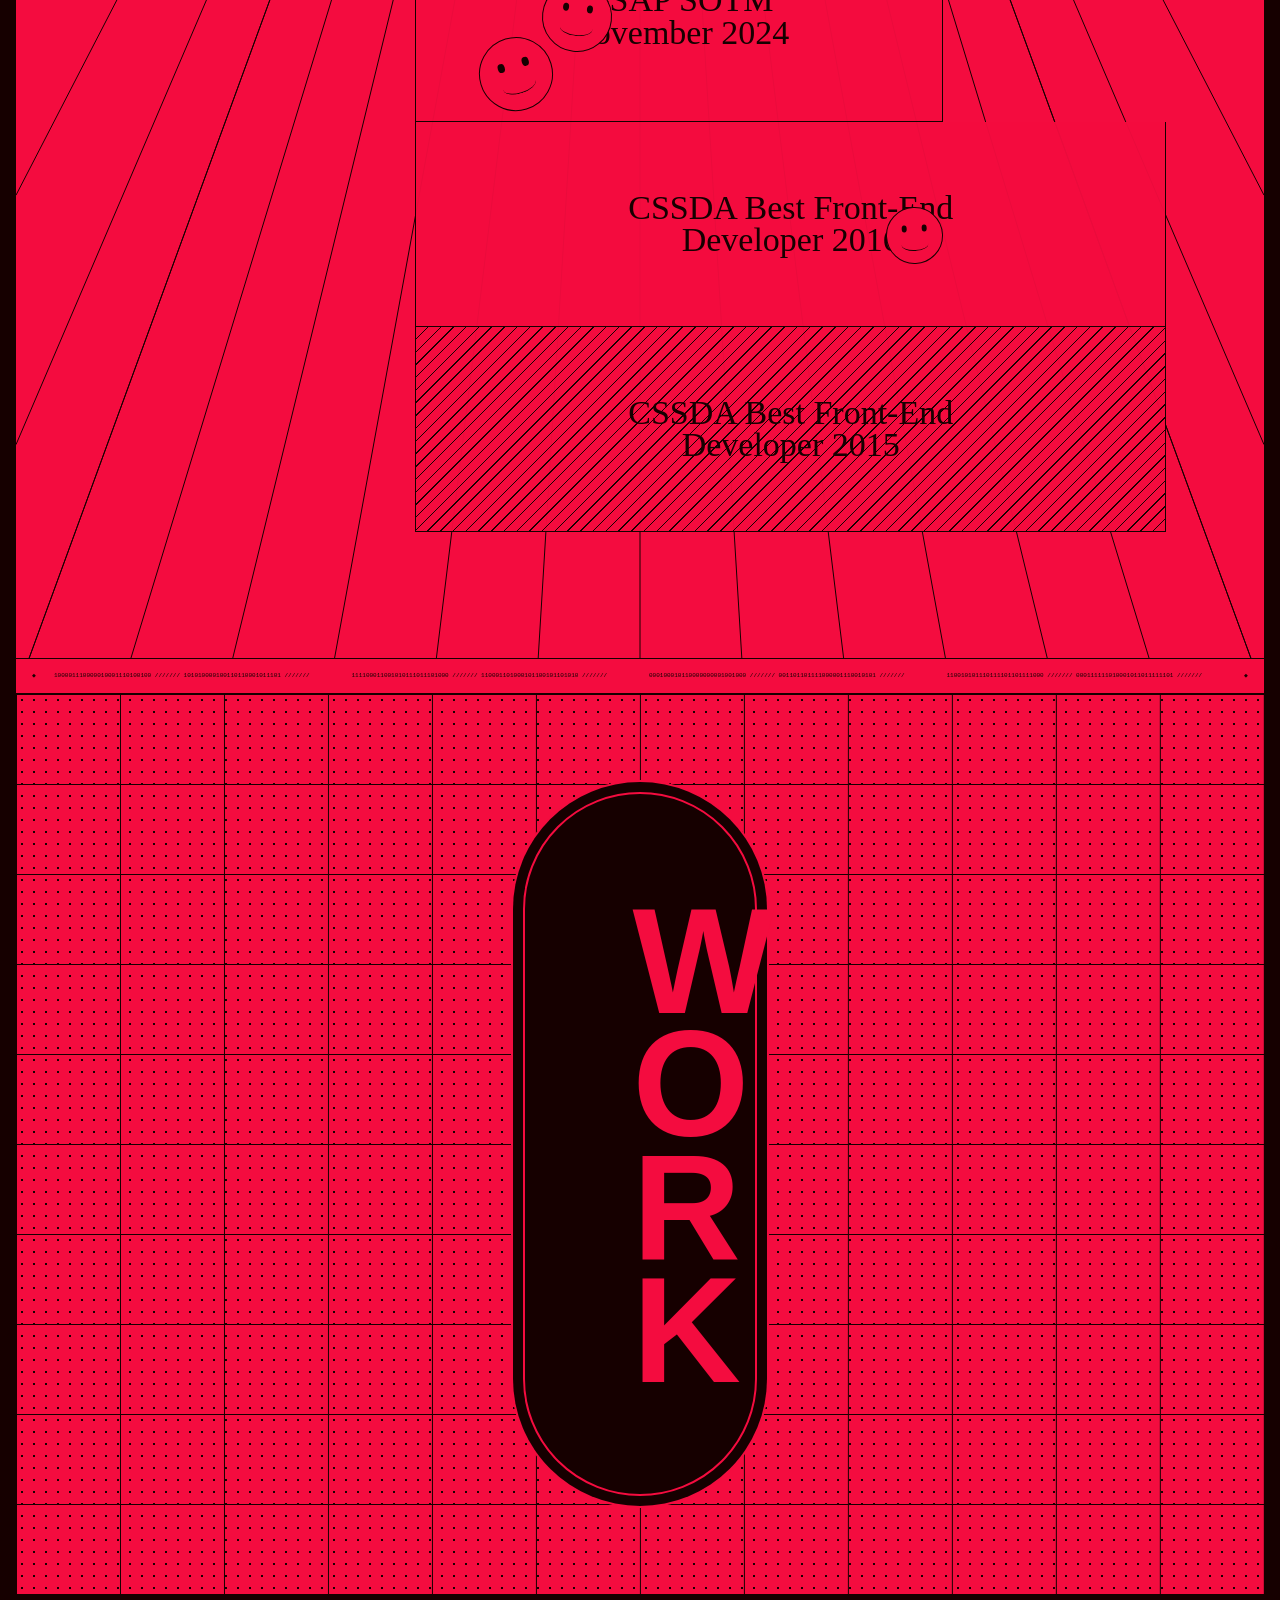
==== commit ca357080: "fix(首页): 校准标题字母回卷与响应式布局 修复字母副本裁剪、Safari 字体加载与窗口缩放适配。按容器宽度动态调整数据带二进制位和分隔符数量，保持标题与星标整体居中。测试：node --che" ====
--- a/index.html
+++ b/index.html
@@ -6,6 +6,7 @@
     <meta name="theme-color" content="#f40c3f" />
     <title>AW - Creative Developer Freelance - France</title>
     <link rel="icon" href="./assets/wodniack/images/favicon.ico" />
+    <link rel="preload" href="./assets/wodniack/fonts/Bigger-Display.woff2" as="font" type="font/woff2" crossorigin />
     <link rel="stylesheet" href="./site.css" />
   </head>
   <body>
@@ -34,7 +35,7 @@
 
         <div class="line-field" id="top" aria-hidden="true"><a-waves><svg class="js-svg"></svg></a-waves></div>
         <div class="data-strip" aria-hidden="true"><span></span><span></span><span></span><span></span><span></span></div>
-        <h1 class="hero-title" id="hero-title"><span>CREATIVE</span><i aria-hidden="true">✦</i><span>DEVELOPER</span></h1>
+        <h1 class="hero-title" id="hero-title" aria-label="JIKO SCHNEE"><span class="hero-word" aria-hidden="true"><span class="hero-letter-cell"><span class="hero-letter-sizer">J</span><span class="hero-letter-track"><span class="hero-letter">J</span><span class="hero-letter">J</span></span></span><span class="hero-letter-cell"><span class="hero-letter-sizer">I</span><span class="hero-letter-track"><span class="hero-letter">I</span><span class="hero-letter">I</span></span></span><span class="hero-letter-cell"><span class="hero-letter-sizer">K</span><span class="hero-letter-track"><span class="hero-letter">K</span><span class="hero-letter">K</span></span></span><span class="hero-letter-cell"><span class="hero-letter-sizer">O</span><span class="hero-letter-track"><span class="hero-letter">O</span><span class="hero-letter">O</span></span></span></span><img class="hero-star" src="./assets/wodniack/images/asset-star.svg" alt="" aria-hidden="true"><span class="hero-word" aria-hidden="true"><span class="hero-letter-cell"><span class="hero-letter-sizer">S</span><span class="hero-letter-track"><span class="hero-letter">S</span><span class="hero-letter">S</span></span></span><span class="hero-letter-cell"><span class="hero-letter-sizer">C</span><span class="hero-letter-track"><span class="hero-letter">C</span><span class="hero-letter">C</span></span></span><span class="hero-letter-cell"><span class="hero-letter-sizer">H</span><span class="hero-letter-track"><span class="hero-letter">H</span><span class="hero-letter">H</span></span></span><span class="hero-letter-cell"><span class="hero-letter-sizer">N</span><span class="hero-letter-track"><span class="hero-letter">N</span><span class="hero-letter">N</span></span></span><span class="hero-letter-cell"><span class="hero-letter-sizer">E</span><span class="hero-letter-track"><span class="hero-letter">E</span><span class="hero-letter">E</span></span></span><span class="hero-letter-cell"><span class="hero-letter-sizer">E</span><span class="hero-letter-track"><span class="hero-letter">E</span><span class="hero-letter">E</span></span></span></span></h1>
         <div class="data-strip data-strip--bottom" aria-hidden="true"><span></span><span></span><span></span><span></span></div>
       </section>
 
--- a/site.css
+++ b/site.css
@@ -1,18 +1,18 @@
-@font-face{font-family:Editorial;src:url('./assets/wodniack/fonts/PPEditorialNew-Regular.woff2') format('woff2');font-weight:400;font-display:swap}
-@font-face{font-family:Editorial;src:url('./assets/wodniack/fonts/PPEditorialNew-Ultralight.woff2') format('woff2');font-weight:200;font-display:swap}
-@font-face{font-family:Fraktion;src:url('./assets/wodniack/fonts/PPFraktionMono-Regular.woff2') format('woff2');font-weight:400;font-display:swap}
-@font-face{font-family:Fraktion;src:url('./assets/wodniack/fonts/PPFraktionMono-Bold.woff2') format('woff2');font-weight:700;font-display:swap}
-@font-face{font-family:Bigger;src:url('./assets/wodniack/fonts/Bigger-Display.woff2') format('woff2');font-weight:700;font-display:swap}
+@font-face{font-family:Editorial;src:url('./assets/wodniack/fonts/PPEditorialNew-Regular.woff2') format('woff2');font-style:normal;font-weight:400;font-display:swap}
+@font-face{font-family:Editorial;src:url('./assets/wodniack/fonts/PPEditorialNew-Ultralight.woff2') format('woff2');font-style:normal;font-weight:200;font-display:swap}
+@font-face{font-family:Fraktion;src:url('./assets/wodniack/fonts/PPFraktionMono-Regular.woff2') format('woff2');font-style:normal;font-weight:400;font-display:swap}
+@font-face{font-family:Fraktion;src:url('./assets/wodniack/fonts/PPFraktionMono-Bold.woff2') format('woff2');font-style:normal;font-weight:700;font-display:swap}
+@font-face{font-family:Bigger;src:url('./assets/wodniack/fonts/Bigger-Display.woff2') format('woff2');font-style:normal;font-weight:700;font-display:swap}
 
 :root{--red:#f40c3f;--ink:#160000;--ivory:#fff2ed;--paper:var(--red);--line:1px;--edge:16px;--mono:Fraktion,monospace;--serif:Editorial,serif;--display:Bigger,Impact,sans-serif;color-scheme:light}
-*{box-sizing:border-box}
+*{box-sizing:border-box;font-synthesis:none}
 html{scroll-behavior:smooth;background:var(--ink)}
 body{margin:0;background:var(--ink);color:var(--ink);font-family:var(--serif);overflow-x:hidden;transition:background .35s ease}
 body.is-contrast{--paper:var(--ivory)}
 a{color:inherit;text-decoration:none}
 button{color:inherit}
 .site-shell{width:calc(100% - var(--edge)*2);margin:var(--edge);background:var(--paper);transition:background-color .5s ease}
-.hero{height:calc(100vh - var(--edge));min-height:640px;display:grid;grid-template-rows:97px minmax(240px,1fr) 36px minmax(174px,28vh) 36px;overflow:hidden;background:var(--paper)}
+.hero{height:calc(100vh - var(--edge));min-height:640px;display:grid;grid-template-rows:97px minmax(240px,1fr) 36px max-content 36px;overflow:hidden;background:var(--paper)}
 .site-head{display:grid;grid-template-columns:96px minmax(250px,1.2fr) minmax(300px,.9fr) 49px 48px minmax(300px,.95fr);border-bottom:var(--line) solid var(--ink);height:97px;position:relative;z-index:30}
 .site-head>*{min-width:0}
 .brand{display:grid;place-items:center;border-right:var(--line) solid var(--ink)}
@@ -43,11 +43,16 @@
 .data-strip{height:36px;border-bottom:var(--line) solid var(--ink);display:flex;align-items:center;gap:18px;padding:0 16px;overflow:hidden;font:400 6px/1 var(--mono);white-space:nowrap;text-transform:uppercase}
 .data-strip::before,.data-strip::after{content:"◆";font-size:5px;flex:none}
 .data-strip span{display:block;flex:1;min-width:120px;overflow:hidden}
-.data-strip span::before{content:"010110001101011010011   //////////////////////   10100101101100"}
-.hero-title{margin:0;display:flex;align-items:center;justify-content:space-between;gap:2.2vw;padding:0 1.25vw;border-bottom:var(--line) solid var(--ink);font:700 clamp(94px,12.2vw,184px)/.78 var(--display);letter-spacing:-.015em;text-transform:uppercase;white-space:nowrap;overflow:hidden}
-.hero-title span{transform:scale(1.26,1.09)}
-.hero-title span:first-child{transform-origin:left center}.hero-title span:last-child{transform-origin:right center}
-.hero-title i{font:400 clamp(34px,4vw,58px)/1 var(--serif);font-style:normal;flex:none}
+.data-strip span::before{content:attr(data-binary)}
+.hero-title{margin:0;display:flex;align-items:center;justify-content:center;gap:2.2vw;padding:0 1.25vw;border-bottom:var(--line) solid var(--ink);font:700 clamp(94px,12.2vw,184px)/.78 var(--display);letter-spacing:-.015em;text-transform:uppercase;white-space:nowrap;overflow:hidden}
+.hero-title .hero-word{display:inline-flex;transform:scale(1.26,1.09);will-change:transform}
+.hero-title .hero-word:first-child{transform-origin:left center}.hero-title .hero-word:last-of-type{transform-origin:right center}
+.hero-title .hero-letter-cell{--letter-gap:5px;display:inline-block;position:relative;flex:0 0 auto;width:max-content;height:0.8em;line-height:1;overflow:hidden;contain:paint;clip-path:inset(0);-webkit-clip-path:inset(0);vertical-align:top}
+.hero-title .hero-letter-sizer{display:block;visibility:hidden;line-height:1;white-space:nowrap}
+.hero-title .hero-letter-track{position:absolute;inset:0;height:100%;width:100%;overflow:visible;will-change:transform}
+.hero-title .hero-letter{position:absolute;inset:0;display:grid;place-items:center;width:var(--letter-width);height:var(--letter-height);line-height:1;transform:translateY(-.03em);will-change:transform,translate}
+.hero-title .hero-letter-cell--round .hero-letter{transform:translateY(-.045em) scaleY(.975);transform-origin:center}
+.hero-title .hero-star{width:clamp(34px,4vw,58px);height:clamp(34px,4vw,58px);display:block;flex:none}
 .data-strip--bottom{border-bottom:0}
 
 .about{height:2994px;position:relative;overflow:hidden;border-top:var(--line) solid var(--ink);background:var(--paper)}
@@ -122,7 +127,7 @@
 @media (max-width:760px){
   :root{--edge:8px}
   .site-shell{width:calc(100% - 16px);margin:8px}
-  .hero{height:calc(100vh - 8px);min-height:720px;grid-template-rows:65px minmax(350px,1fr) 36px minmax(218px,29vh) 36px}
+  .hero{height:calc(100vh - 8px);min-height:720px;grid-template-rows:65px minmax(350px,1fr) 36px max-content 36px}
   .site-head{height:65px;grid-template-columns:64px minmax(60px,1fr) 49px 49px 104px 48px}
   .brand svg{width:30px;height:30px}
   .loader-copy,.main-nav,.availability{display:none}
@@ -133,8 +138,10 @@
   .icon-link{font-size:16px}.icon-link svg{width:20px;height:20px}.contrast{border-right:0}
   a-waves path{stroke-width:1px}
   .data-strip{padding:0 12px;gap:8px}.data-strip span{min-width:72px}
-  .hero-title{padding:12px 16px;display:grid;grid-template-columns:1fr auto;grid-template-rows:1fr 1fr;align-items:center;gap:0;font-size:min(26vw,108px);line-height:.72}
-  .hero-title span:last-child{grid-column:1/3;transform-origin:left center}.hero-title i{grid-column:2;grid-row:1;font-size:42px}
+  .hero-title{padding:0 8px;display:flex;justify-content:center;align-items:center;gap:1vw;font-size:min(12vw,108px);line-height:.78}
+  .hero-title .hero-letter-cell{height:.78em;line-height:.9}
+  .hero-title .hero-letter-sizer{line-height:.9}
+  .hero-title .hero-word:last-of-type{transform-origin:right center}.hero-title .hero-star{width:min(8vw,42px);height:min(8vw,42px)}
   .about{height:2195px}
   .about-copy{width:86%;margin-left:7%;padding-top:92px}
   .about-copy h2{margin-bottom:55px}
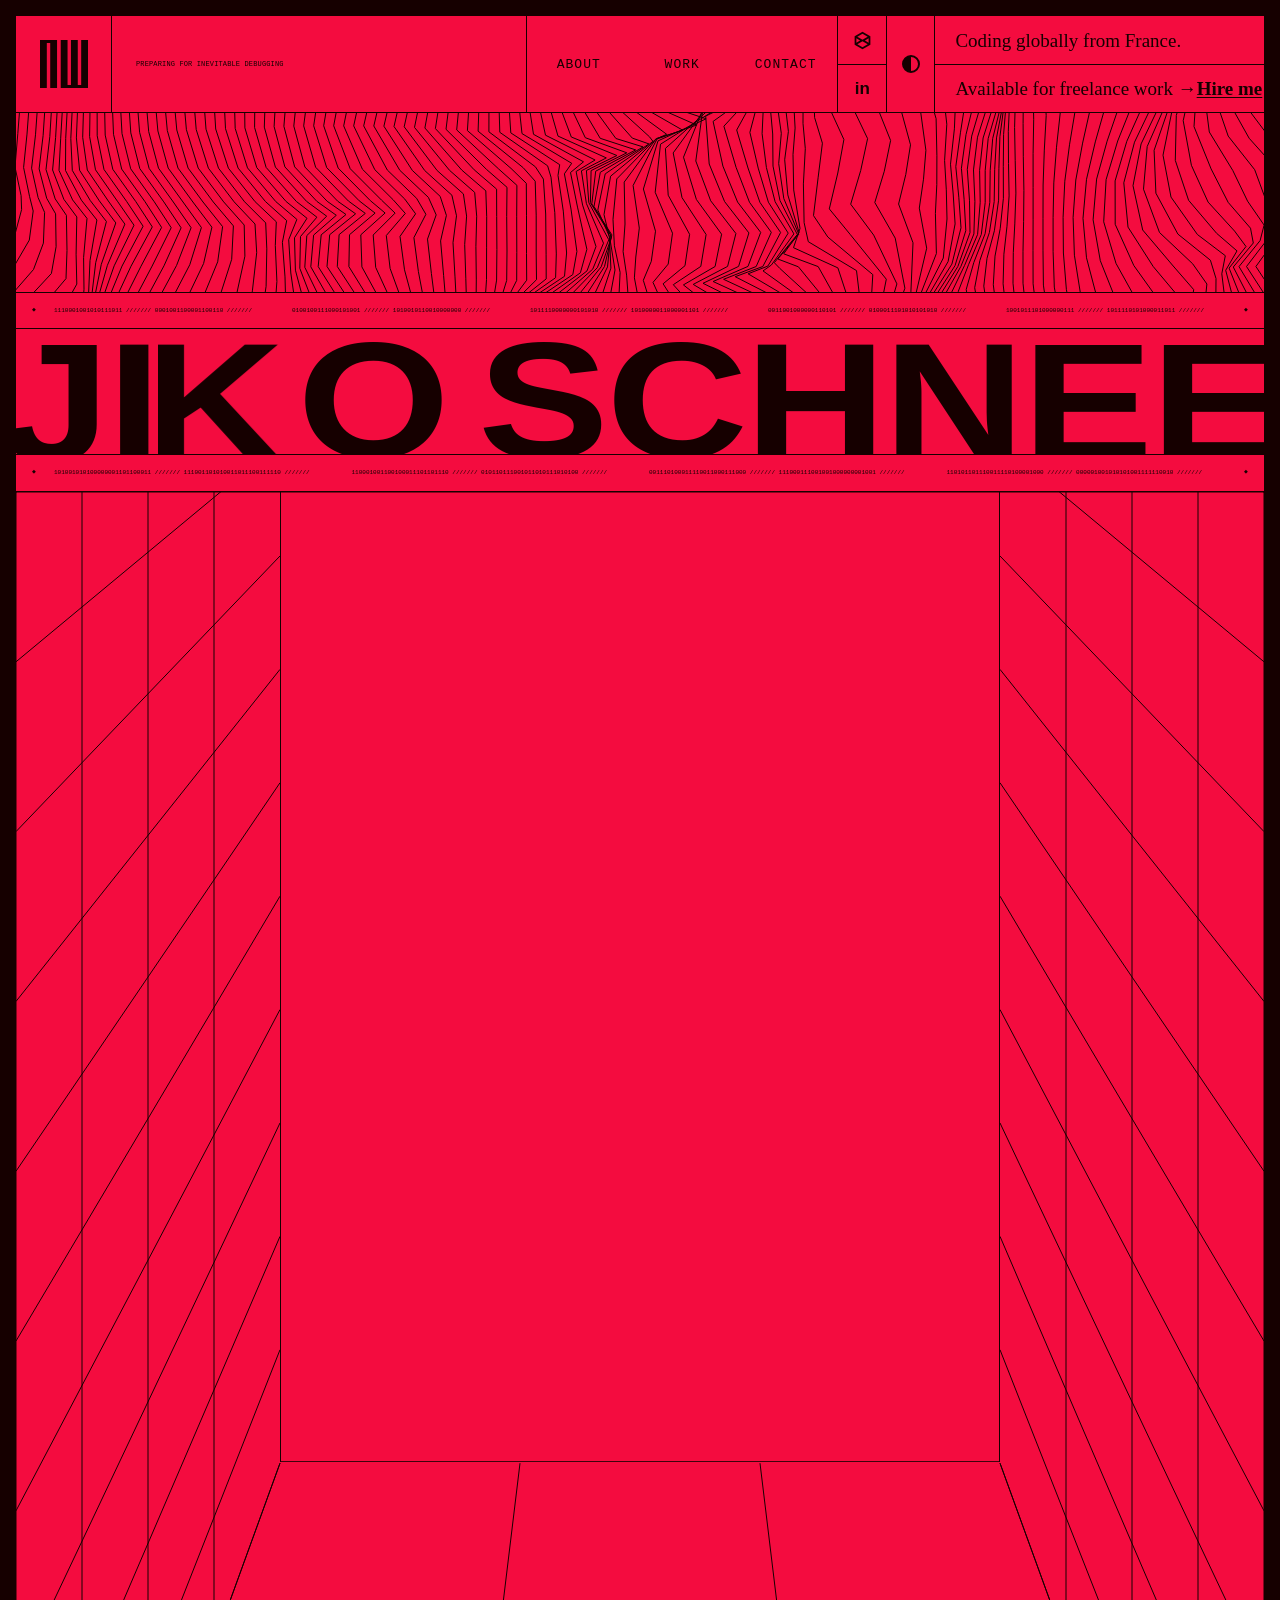
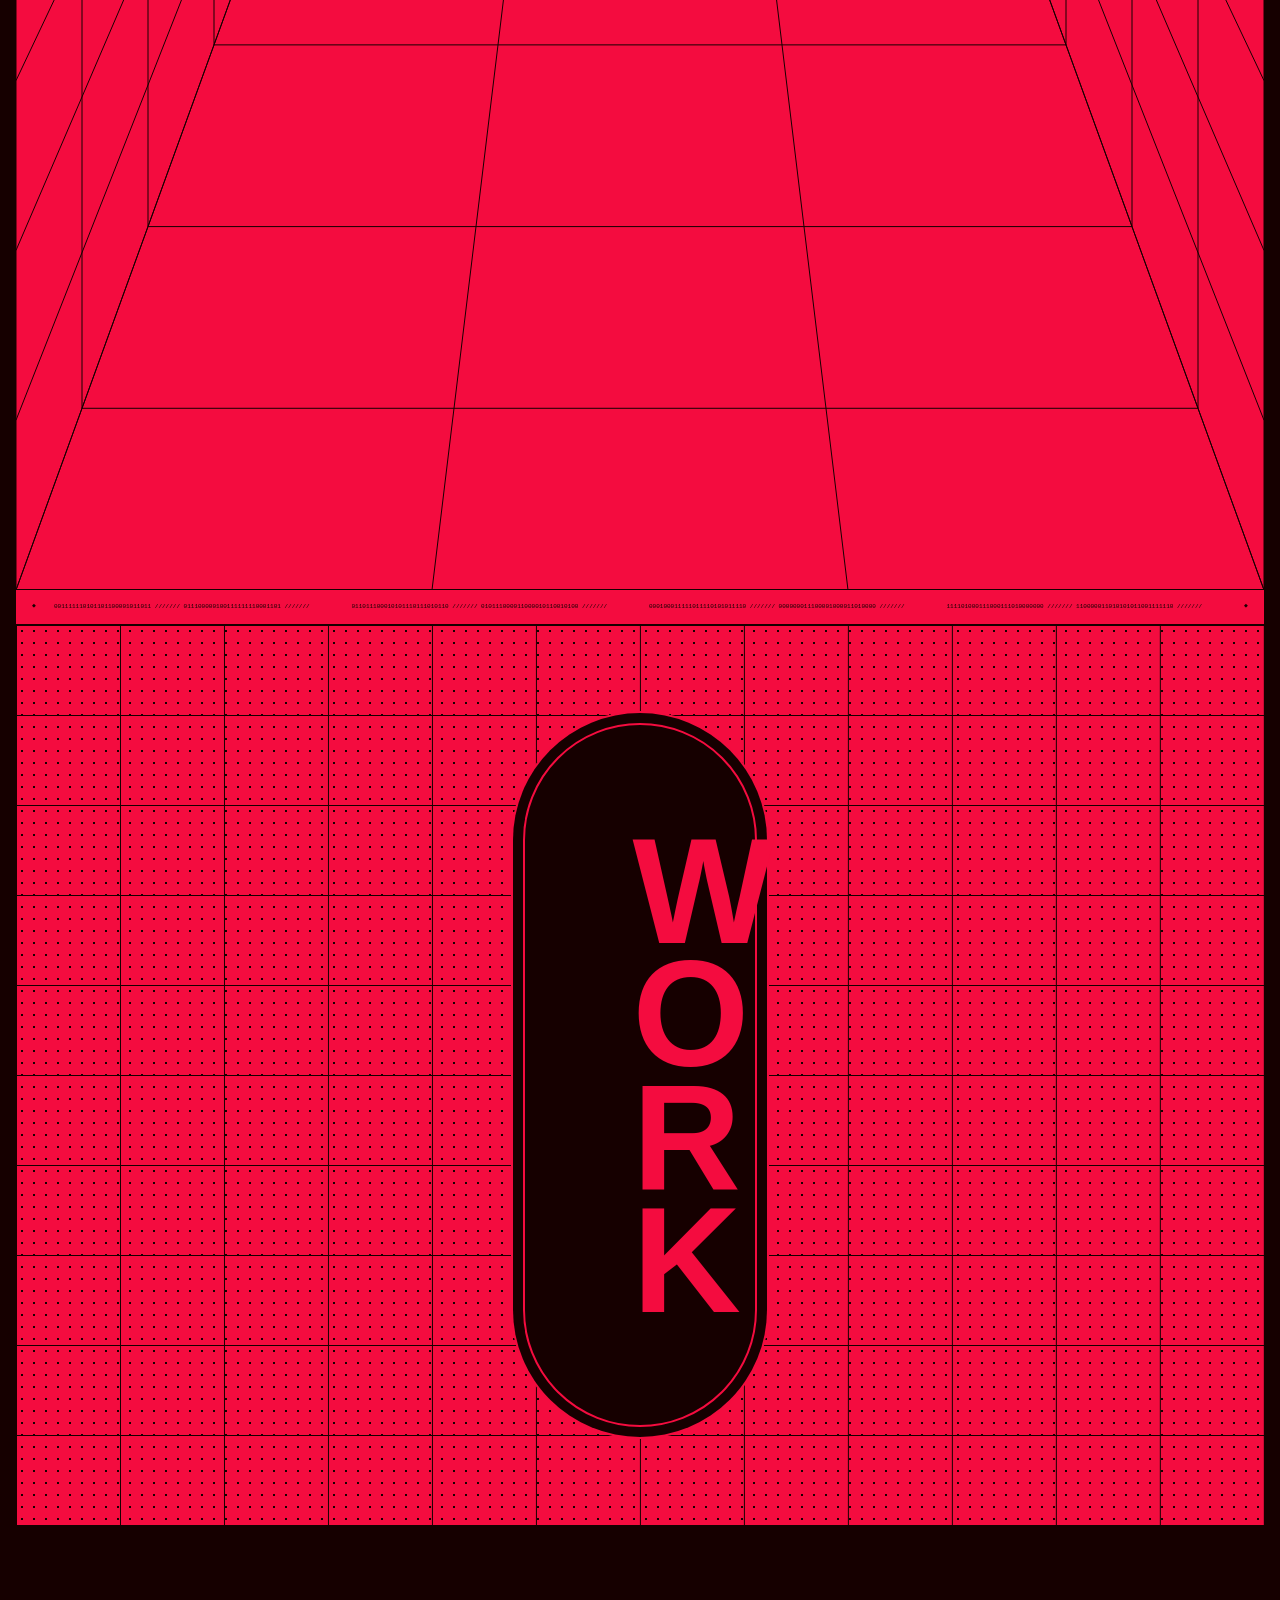
==== commit 140eca65: "refactor(关于): 重构视差线框与数据带边界 移除原 About 文案、奖项和笑脸内容，改为透明线框视差块。  将上下数据带组件化并接入动态连接网格，保持滚动锚点与响应式布局。  验证：nod" ====
--- a/index.html
+++ b/index.html
@@ -33,34 +33,18 @@
           <a class="mobile-hire" href="mailto:hello@wodniack.dev">Hire me</a>
         </header>
 
-        <div class="line-field" id="top" aria-hidden="true"><a-waves><svg class="js-svg"></svg></a-waves></div>
-        <div class="data-strip" aria-hidden="true"><span></span><span></span><span></span><span></span><span></span></div>
-        <h1 class="hero-title" id="hero-title" aria-label="JIKO SCHNEE"><span class="hero-word" aria-hidden="true"><span class="hero-letter-cell"><span class="hero-letter-sizer">J</span><span class="hero-letter-track"><span class="hero-letter">J</span><span class="hero-letter">J</span></span></span><span class="hero-letter-cell"><span class="hero-letter-sizer">I</span><span class="hero-letter-track"><span class="hero-letter">I</span><span class="hero-letter">I</span></span></span><span class="hero-letter-cell"><span class="hero-letter-sizer">K</span><span class="hero-letter-track"><span class="hero-letter">K</span><span class="hero-letter">K</span></span></span><span class="hero-letter-cell"><span class="hero-letter-sizer">O</span><span class="hero-letter-track"><span class="hero-letter">O</span><span class="hero-letter">O</span></span></span></span><img class="hero-star" src="./assets/wodniack/images/asset-star.svg" alt="" aria-hidden="true"><span class="hero-word" aria-hidden="true"><span class="hero-letter-cell"><span class="hero-letter-sizer">S</span><span class="hero-letter-track"><span class="hero-letter">S</span><span class="hero-letter">S</span></span></span><span class="hero-letter-cell"><span class="hero-letter-sizer">C</span><span class="hero-letter-track"><span class="hero-letter">C</span><span class="hero-letter">C</span></span></span><span class="hero-letter-cell"><span class="hero-letter-sizer">H</span><span class="hero-letter-track"><span class="hero-letter">H</span><span class="hero-letter">H</span></span></span><span class="hero-letter-cell"><span class="hero-letter-sizer">N</span><span class="hero-letter-track"><span class="hero-letter">N</span><span class="hero-letter">N</span></span></span><span class="hero-letter-cell"><span class="hero-letter-sizer">E</span><span class="hero-letter-track"><span class="hero-letter">E</span><span class="hero-letter">E</span></span></span><span class="hero-letter-cell"><span class="hero-letter-sizer">E</span><span class="hero-letter-track"><span class="hero-letter">E</span><span class="hero-letter">E</span></span></span></span></h1>
-        <div class="data-strip data-strip--bottom" aria-hidden="true"><span></span><span></span><span></span><span></span></div>
+        <div class="line-field" id="top" role="img" aria-label="Animated wave field"><a-waves><svg class="js-svg" aria-hidden="true"></svg></a-waves></div>
+        <div class="hero-content">
+        <data-strip class="data-strip" data-segments="5" role="img" aria-label="Binary data strip"></data-strip>
+          <h1 class="hero-title" id="hero-title" aria-label="JIKO SCHNEE"><span class="hero-word" aria-hidden="true"><span class="hero-letter-cell"><span class="hero-letter-sizer">J</span><span class="hero-letter-track"><span class="hero-letter">J</span><span class="hero-letter">J</span></span></span><span class="hero-letter-cell"><span class="hero-letter-sizer">I</span><span class="hero-letter-track"><span class="hero-letter">I</span><span class="hero-letter">I</span></span></span><span class="hero-letter-cell"><span class="hero-letter-sizer">K</span><span class="hero-letter-track"><span class="hero-letter">K</span><span class="hero-letter">K</span></span></span><span class="hero-letter-cell"><span class="hero-letter-sizer">O</span><span class="hero-letter-track"><span class="hero-letter">O</span><span class="hero-letter">O</span></span></span></span><img class="hero-star" src="./assets/wodniack/images/asset-star.svg" alt="" aria-hidden="true"><span class="hero-word" aria-hidden="true"><span class="hero-letter-cell"><span class="hero-letter-sizer">S</span><span class="hero-letter-track"><span class="hero-letter">S</span><span class="hero-letter">S</span></span></span><span class="hero-letter-cell"><span class="hero-letter-sizer">C</span><span class="hero-letter-track"><span class="hero-letter">C</span><span class="hero-letter">C</span></span></span><span class="hero-letter-cell"><span class="hero-letter-sizer">H</span><span class="hero-letter-track"><span class="hero-letter">H</span><span class="hero-letter">H</span></span></span><span class="hero-letter-cell"><span class="hero-letter-sizer">N</span><span class="hero-letter-track"><span class="hero-letter">N</span><span class="hero-letter">N</span></span></span><span class="hero-letter-cell"><span class="hero-letter-sizer">E</span><span class="hero-letter-track"><span class="hero-letter">E</span><span class="hero-letter">E</span></span></span><span class="hero-letter-cell"><span class="hero-letter-sizer">E</span><span class="hero-letter-track"><span class="hero-letter">E</span><span class="hero-letter">E</span></span></span></span></h1>
+          <data-strip class="data-strip data-strip--bottom" data-segments="4" role="img" aria-label="Binary data strip"></data-strip>
+        </div>
       </section>
 
-      <section class="about" id="about" aria-labelledby="about-title">
-        <svg class="perspective-grid" aria-hidden="true"><path></path></svg>
-        <div class="about-copy">
-          <h2 id="about-title">ABOUT</h2>
-          <p>I collaborate with agencies and designers to craft memorable user experiences, bringing their vision to life with a nice touch of animation.</p>
-          <p>I started with Dreamweaver, played with Flash and ActionScript, did back-end dev from scratch, worked with all kinds of CMS, focused on creative dev, worked on&nbsp;140+ projects, led a team of 10 designers and developers, founded <a href="https://waaark.com" target="_blank" rel="noreferrer">Waaark</a> and <a href="https://incredibles.dev" target="_blank" rel="noreferrer">incredibles.dev</a>, won a few awards, and keep on learning.</p>
-          <h2 class="awards-title">AWARDS</h2>
-        </div>
-        <div class="awards" aria-label="Awards">
-          <article class="award award--logo"><strong>AWWWARDS</strong><small>(SOTD x 16)<br />(Honors x 1)</small></article>
-          <article class="award award--logo"><strong>FWA</strong><small>(SOTD x 4)<br />(MOTD x 2)</small></article>
-          <article class="award award--logo"><strong>CSSDA</strong><small>(WOTD x 18)<br />(WOTM x 1)</small></article>
-          <article class="award award--wide">2025 Webby Awards Winner<br />Best Home Page</article>
-          <article class="award award--wide">Comm Arts Mag Interactive Annual Competition Winner 2017</article>
-          <article class="award">Net Mag SOTM<br />Summer 2016</article>
-          <article class="award">GSAP SOTM<br />October 2024</article>
-          <article class="award">GSAP SOTM<br />November 2024</article>
-          <article class="award award--wide">CSSDA Best Front-End<br />Developer 2016</article>
-          <article class="award award--wide">CSSDA Best Front-End<br />Developer 2015</article>
-          <div class="smile-cloud" aria-hidden="true"></div>
-        </div>
-        <div class="data-strip about-strip" aria-hidden="true"><span></span><span></span><span></span><span></span></div>
+      <section class="about" id="about">
+        <svg class="about-connectors" aria-hidden="true" focusable="false"><path class="about-outer"></path><path class="about-grid"></path><path class="about-link about-link--tl"></path><path class="about-link about-link--tr"></path><path class="about-link about-link--bl"></path><path class="about-link about-link--br"></path></svg>
+        <div class="about-content-block" aria-hidden="true"></div>
+        <data-strip class="data-strip about-strip" data-segments="4" role="img" aria-label="Binary data strip"></data-strip>
       </section>
 
       <section class="work" id="work" aria-labelledby="work-title">
--- a/site.css
+++ b/site.css
@@ -12,7 +12,7 @@
 a{color:inherit;text-decoration:none}
 button{color:inherit}
 .site-shell{width:calc(100% - var(--edge)*2);margin:var(--edge);background:var(--paper);transition:background-color .5s ease}
-.hero{height:calc(100vh - var(--edge));min-height:640px;display:grid;grid-template-rows:97px minmax(240px,1fr) 36px max-content 36px;overflow:hidden;background:var(--paper)}
+.hero{height:auto;min-height:0;display:grid;grid-template-rows:97px clamp(180px, 10vh, 360px) max-content;align-content:start;overflow:hidden;background:var(--paper);position:relative;z-index:2}
 .site-head{display:grid;grid-template-columns:96px minmax(250px,1.2fr) minmax(300px,.9fr) 49px 48px minmax(300px,.95fr);border-bottom:var(--line) solid var(--ink);height:97px;position:relative;z-index:30}
 .site-head>*{min-width:0}
 .brand{display:grid;place-items:center;border-right:var(--line) solid var(--ink)}
@@ -44,6 +44,7 @@
 .data-strip::before,.data-strip::after{content:"◆";font-size:5px;flex:none}
 .data-strip span{display:block;flex:1;min-width:120px;overflow:hidden}
 .data-strip span::before{content:attr(data-binary)}
+.hero-content{display:grid;grid-template-rows:36px max-content 36px;align-content:start;min-height:0;position:relative;z-index:4}
 .hero-title{margin:0;display:flex;align-items:center;justify-content:center;gap:2.2vw;padding:0 1.25vw;border-bottom:var(--line) solid var(--ink);font:700 clamp(94px,12.2vw,184px)/.78 var(--display);letter-spacing:-.015em;text-transform:uppercase;white-space:nowrap;overflow:hidden}
 .hero-title .hero-word{display:inline-flex;transform:scale(1.26,1.09);will-change:transform}
 .hero-title .hero-word:first-child{transform-origin:left center}.hero-title .hero-word:last-of-type{transform-origin:right center}
@@ -55,28 +56,11 @@
 .hero-title .hero-star{width:clamp(34px,4vw,58px);height:clamp(34px,4vw,58px);display:block;flex:none}
 .data-strip--bottom{border-bottom:0}
 
-.about{height:2994px;position:relative;overflow:hidden;border-top:var(--line) solid var(--ink);background:var(--paper)}
-.perspective-grid{position:absolute;inset:0;width:100%;height:100%;pointer-events:none}
-.perspective-grid path{fill:none;stroke:var(--ink);stroke-width:1;vector-effect:non-scaling-stroke}
-.about-copy{position:relative;width:50%;margin-left:33.333%;padding-top:130px;z-index:2}
-.about-copy h2{font:400 11px/1 var(--mono);letter-spacing:.12em;margin:0 0 76px;text-transform:uppercase}
-.about-copy p{font:200 clamp(34px,3.25vw,49px)/1.08 var(--serif);letter-spacing:-.04em;margin:0 0 44px}
-.about-copy p+p{margin-top:52px}
-.about-copy p a{text-decoration:underline;text-decoration-thickness:1px;text-underline-offset:4px}
-.about-copy .awards-title{background:var(--ink);color:var(--paper);height:28px;display:grid;place-items:center;width:100%;margin:60px 0 0;font-size:7px}
-.awards{position:absolute;z-index:3;left:32%;top:1120px;width:50%;display:grid;grid-template-columns:repeat(2,1fr);border-top:var(--line) solid var(--ink);border-left:var(--line) solid var(--ink)}
-.award{min-height:210px;border-right:var(--line) solid var(--ink);border-bottom:var(--line) solid var(--ink);display:flex;align-items:center;justify-content:center;text-align:center;padding:28px;font:200 34px/.95 var(--serif);position:relative;background:color-mix(in srgb,var(--paper) 96%,transparent)}
-.award--logo{min-height:235px;flex-direction:column;gap:12px;font-family:var(--mono)}
-.award--logo strong{font:700 clamp(52px,6vw,88px)/.82 var(--display);letter-spacing:-.02em}
-.award--logo small{font:400 10px/1.4 var(--mono)}
-.award--wide{grid-column:span 2;min-height:205px}
-.award:nth-child(4),.award:nth-child(7),.award:nth-child(10){background-image:repeating-linear-gradient(135deg,transparent 0 8px,var(--ink) 8px 9px)}
-.smile-cloud{position:absolute;inset:0;pointer-events:none}
-.smile-cloud i{position:absolute;width:var(--s);height:var(--s);border:1px solid var(--ink);border-radius:50%;background:var(--paper)}
-.smile-cloud i::before,.smile-cloud i::after{content:"";position:absolute;top:31%;width:9%;height:12%;background:var(--ink);border-radius:50%}
-.smile-cloud i::before{left:28%}.smile-cloud i::after{right:28%}
-.smile-cloud i b{position:absolute;left:26%;right:26%;bottom:22%;height:24%;border-bottom:1px solid var(--ink);border-radius:0 0 50% 50%}
-.about-strip{position:absolute;bottom:0;left:0;width:100%;border-top:var(--line) solid var(--ink);background:var(--paper)}
+.about{--about-block-gap:64px;height:calc(2 * min(126vh,1260px) + 4 * var(--about-block-gap) + 108px + 2 * var(--line) - 100vh);position:relative;overflow:hidden;border-top:var(--line) solid var(--ink);background:var(--paper);isolation:isolate;z-index:1}
+.about-connectors{position:absolute;inset:0;width:100%;height:100%;z-index:1;pointer-events:none;overflow:visible}
+.about-connectors path{fill:none;stroke:var(--ink);stroke-width:1;vector-effect:non-scaling-stroke}
+.about-content-block{position:absolute;z-index:0;top:0;left:50%;width:min(64vw,720px);height:min(126vh,1260px);border:1px solid var(--ink);background:transparent;pointer-events:none;will-change:transform}
+.about-strip{position:absolute;z-index:4;bottom:0;left:0;width:100%;border-top:var(--line) solid var(--ink);background:var(--paper)}
 
 .work{height:1700vh;position:relative;background:var(--ink);color:var(--red)}
 .work-stage{--intro:1;position:sticky;top:0;height:100vh;overflow:hidden;background:var(--ink);isolation:isolate}
@@ -127,7 +111,7 @@
 @media (max-width:760px){
   :root{--edge:8px}
   .site-shell{width:calc(100% - 16px);margin:8px}
-  .hero{height:calc(100vh - 8px);min-height:720px;grid-template-rows:65px minmax(350px,1fr) 36px max-content 36px}
+  .hero{grid-template-rows:65px clamp(180px, 10vh, 360px) max-content}
   .site-head{height:65px;grid-template-columns:64px minmax(60px,1fr) 49px 49px 104px 48px}
   .brand svg{width:30px;height:30px}
   .loader-copy,.main-nav,.availability{display:none}
@@ -138,18 +122,6 @@
   .icon-link{font-size:16px}.icon-link svg{width:20px;height:20px}.contrast{border-right:0}
   a-waves path{stroke-width:1px}
   .data-strip{padding:0 12px;gap:8px}.data-strip span{min-width:72px}
-  .hero-title{padding:0 8px;display:flex;justify-content:center;align-items:center;gap:1vw;font-size:min(12vw,108px);line-height:.78}
-  .hero-title .hero-letter-cell{height:.78em;line-height:.9}
-  .hero-title .hero-letter-sizer{line-height:.9}
-  .hero-title .hero-word:last-of-type{transform-origin:right center}.hero-title .hero-star{width:min(8vw,42px);height:min(8vw,42px)}
-  .about{height:2195px}
-  .about-copy{width:86%;margin-left:7%;padding-top:92px}
-  .about-copy h2{margin-bottom:55px}
-  .about-copy p{font-size:29px;line-height:1.04;margin-bottom:38px}
-  .about-copy p+p{margin-top:42px}
-  .about-copy .awards-title{margin-top:45px}
-  .awards{left:7%;top:830px;width:86%}
-  .award{min-height:130px;padding:16px;font-size:24px}.award--logo{min-height:155px}.award--logo strong{font-size:48px}.award--wide{min-height:135px}
   .work-title::before{width:42vw;height:70vh;border-radius:24vw}
   .work-title span{font-size:14vh}
   .work-card{width:74vw;border-width:4px}.work-card video{max-height:43vh}.work-card footer{font-size:5px;height:20px}
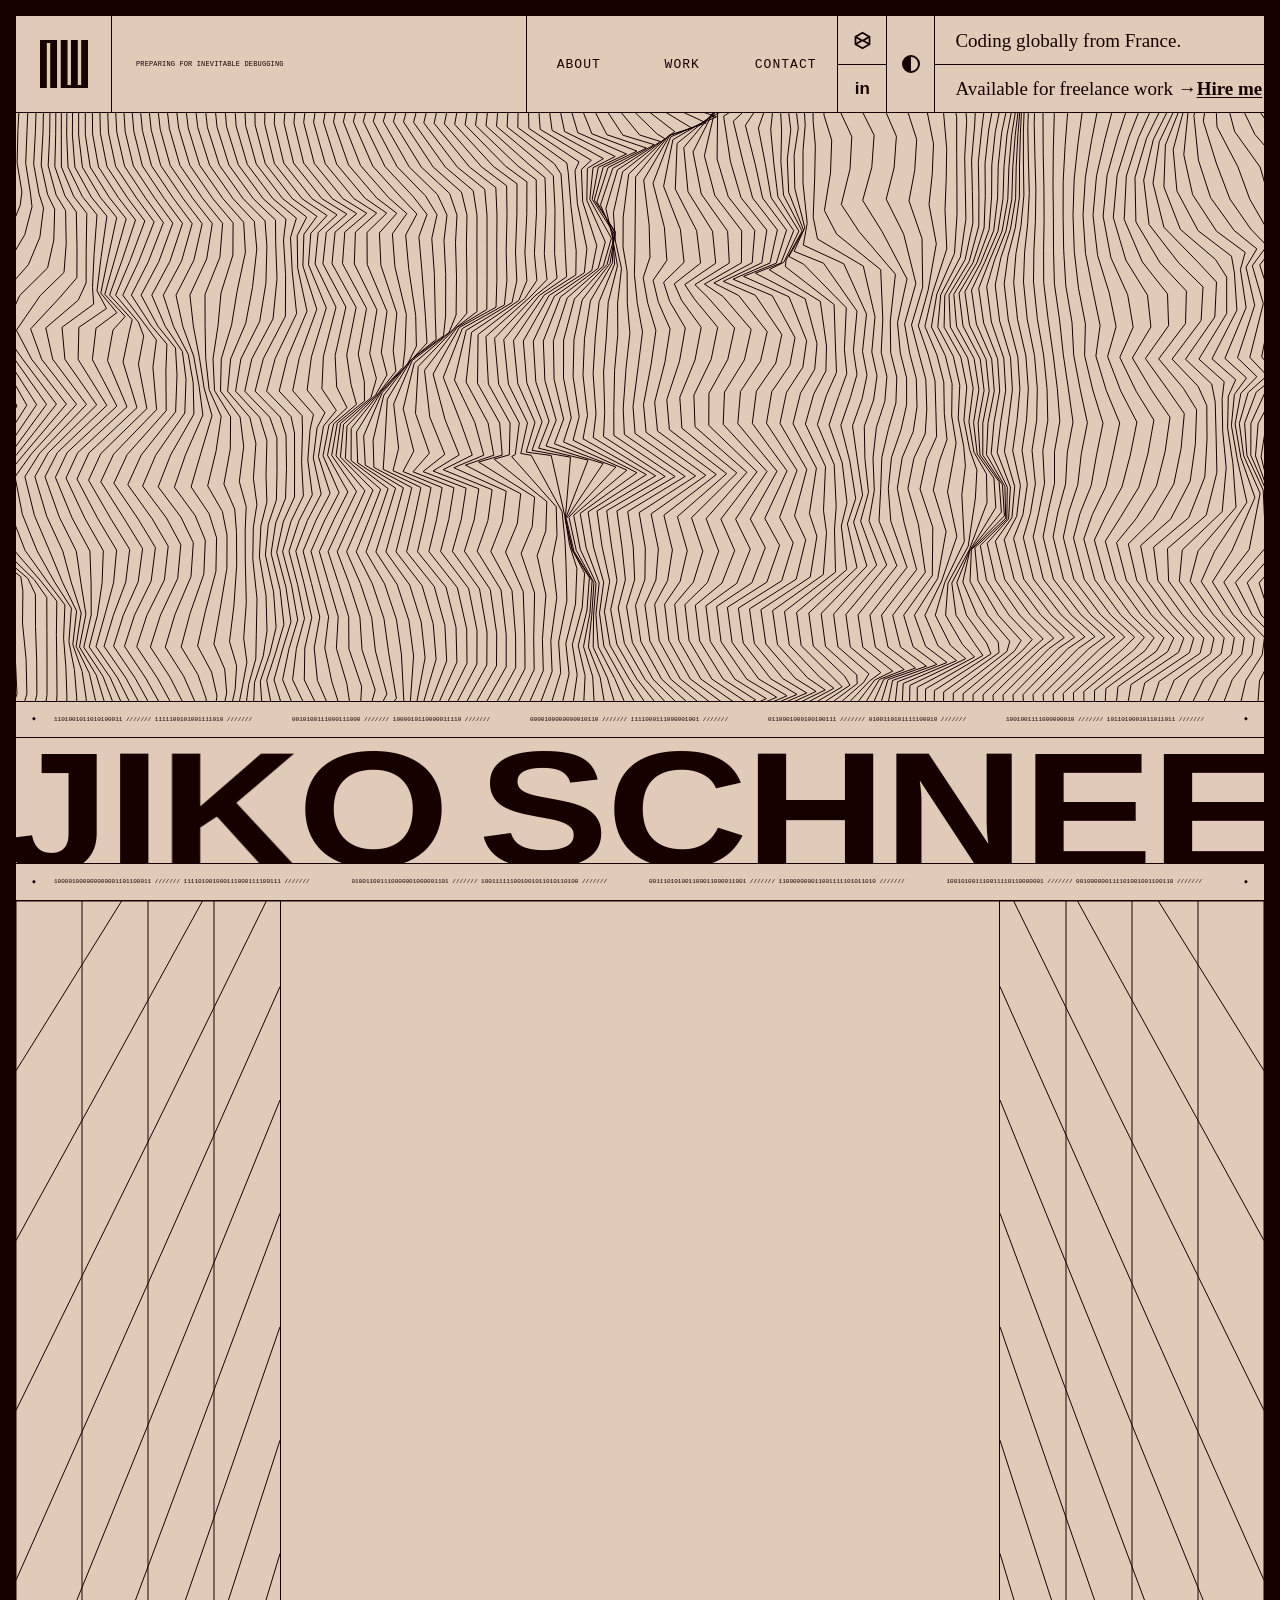
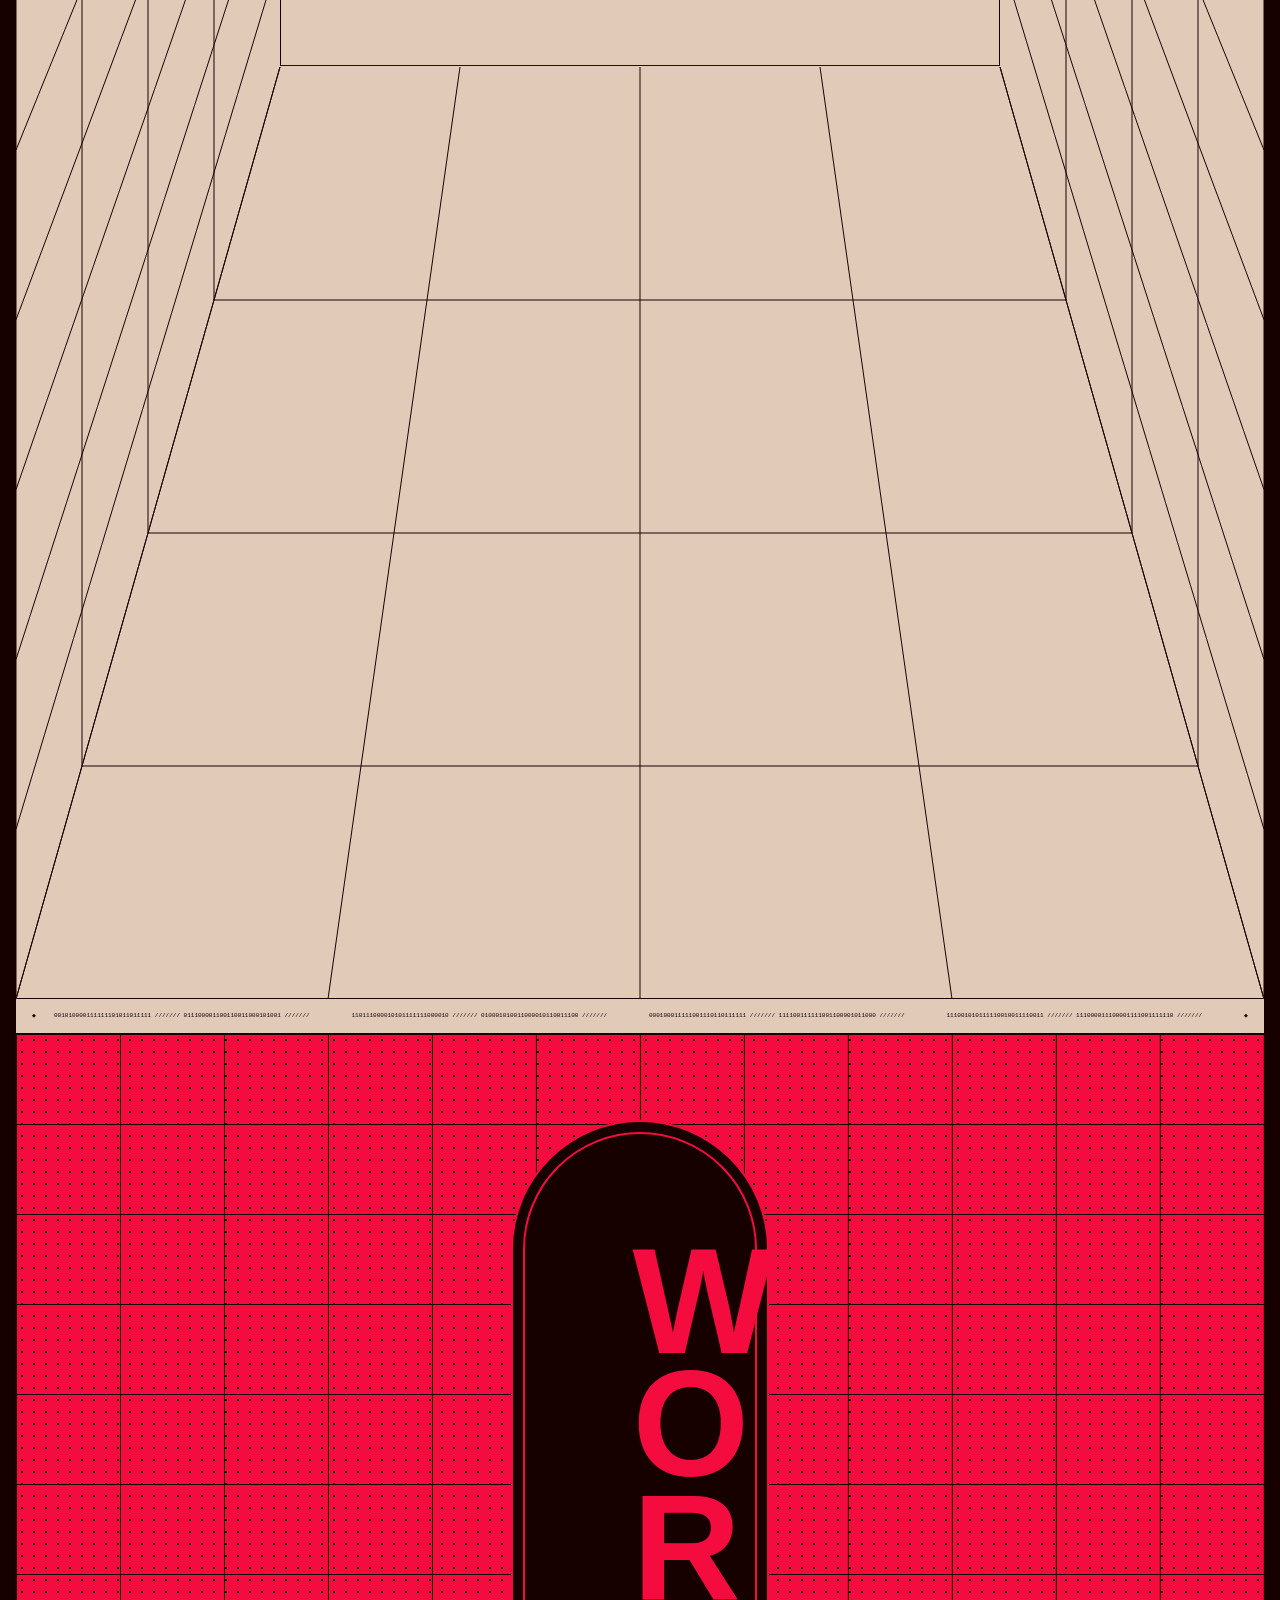
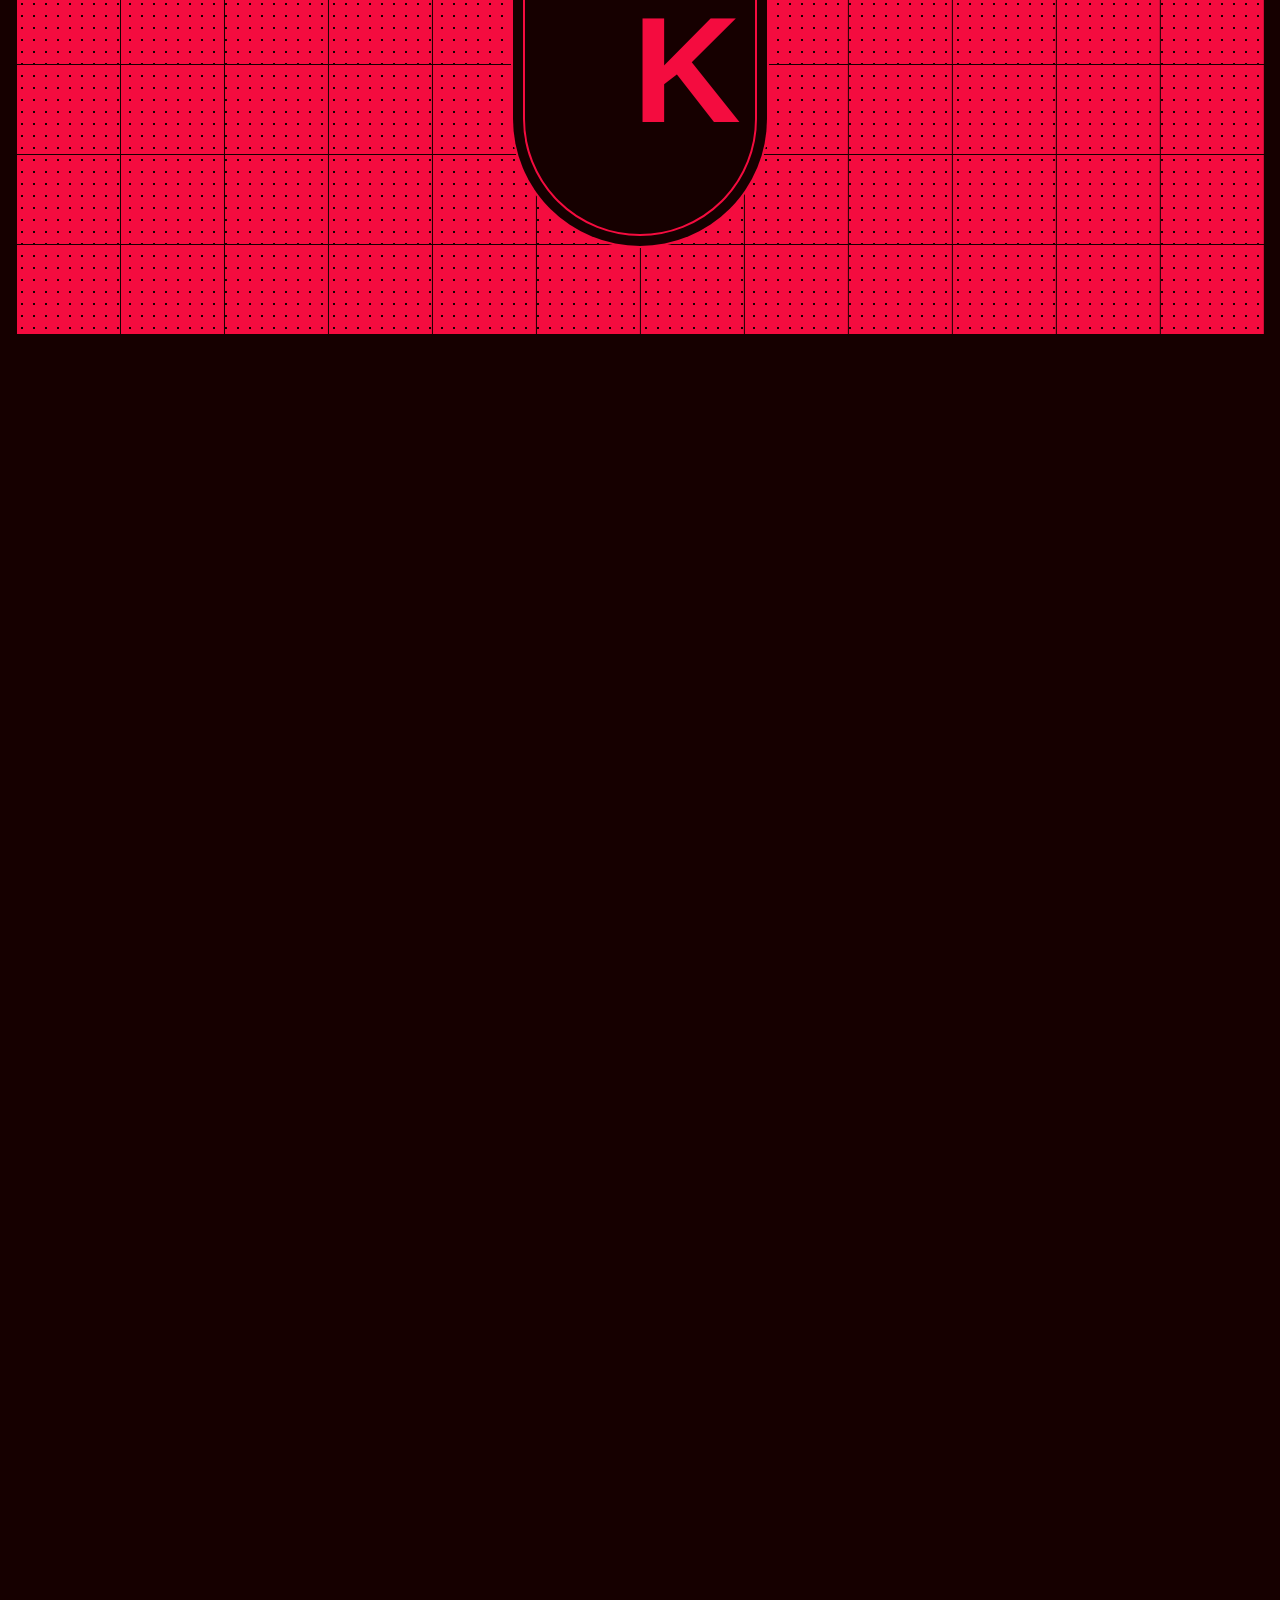
==== commit 54801386: "feat(首页): 增加循环背景主题与波浪首屏适配 将波浪区改为填充首屏剩余高度，并保持波浪背景透明。  新增米色、荧光红和象牙白三色循环主题，点击按钮后同步更新页面背景与浏览器主题色。  验证：no" ====
--- a/index.html
+++ b/index.html
@@ -3,7 +3,7 @@
   <head>
     <meta charset="utf-8" />
     <meta name="viewport" content="width=device-width, initial-scale=1" />
-    <meta name="theme-color" content="#f40c3f" />
+    <meta name="theme-color" content="#e1cab8" />
     <title>AW - Creative Developer Freelance - France</title>
     <link rel="icon" href="./assets/wodniack/images/favicon.ico" />
     <link rel="preload" href="./assets/wodniack/fonts/Bigger-Display.woff2" as="font" type="font/woff2" crossorigin />
@@ -28,7 +28,7 @@
             <svg viewBox="0 0 24 24" aria-hidden="true"><path d="m12 2 9 5.25v9.5L12 22l-9-5.25v-9.5L12 2Zm0 2.35L6.08 7.8 12 11.25l5.92-3.45L12 4.35ZM5 9.54v4.92l4.23-2.46L5 9.54Zm14 0L14.77 12 19 14.46V9.54ZM12 12.75 6.08 16.2 12 19.65l5.92-3.45L12 12.75Z" /></svg>
           </a>
           <a class="icon-link linkedin" href="https://www.linkedin.com/in/wodniack/" aria-label="Follow me on LinkedIn" target="_blank" rel="noreferrer">in</a>
-          <button class="contrast" type="button" aria-label="Change contrast" aria-pressed="false"><span></span></button>
+          <button class="contrast" type="button" aria-label="Change background color"><span></span></button>
           <aside class="availability"><p>Coding globally from France.</p><p>Available for freelance work → <a href="mailto:hello@wodniack.dev">Hire me</a></p></aside>
           <a class="mobile-hire" href="mailto:hello@wodniack.dev">Hire me</a>
         </header>
--- a/site.css
+++ b/site.css
@@ -4,15 +4,14 @@
 @font-face{font-family:Fraktion;src:url('./assets/wodniack/fonts/PPFraktionMono-Bold.woff2') format('woff2');font-style:normal;font-weight:700;font-display:swap}
 @font-face{font-family:Bigger;src:url('./assets/wodniack/fonts/Bigger-Display.woff2') format('woff2');font-style:normal;font-weight:700;font-display:swap}
 
-:root{--red:#f40c3f;--ink:#160000;--ivory:#fff2ed;--paper:var(--red);--line:1px;--edge:16px;--mono:Fraktion,monospace;--serif:Editorial,serif;--display:Bigger,Impact,sans-serif;color-scheme:light}
+:root{--red:#f40c3f;--ink:#160000;--ivory:#fff2ed;--paper:#e1cab8;--line:1px;--edge:16px;--mono:Fraktion,monospace;--serif:Editorial,serif;--display:Bigger,Impact,sans-serif;color-scheme:light}
 *{box-sizing:border-box;font-synthesis:none}
 html{scroll-behavior:smooth;background:var(--ink)}
 body{margin:0;background:var(--ink);color:var(--ink);font-family:var(--serif);overflow-x:hidden;transition:background .35s ease}
-body.is-contrast{--paper:var(--ivory)}
 a{color:inherit;text-decoration:none}
 button{color:inherit}
 .site-shell{width:calc(100% - var(--edge)*2);margin:var(--edge);background:var(--paper);transition:background-color .5s ease}
-.hero{height:auto;min-height:0;display:grid;grid-template-rows:97px clamp(180px, 10vh, 360px) max-content;align-content:start;overflow:hidden;background:var(--paper);position:relative;z-index:2}
+.hero{--hero-head-height:97px;height:calc(100vh - var(--edge));height:calc(100svh - var(--edge));min-height:0;display:grid;grid-template-rows:var(--hero-head-height) minmax(180px,1fr) max-content;align-content:start;overflow:hidden;background:var(--paper);transition:background-color .5s ease;position:relative;z-index:2}
 .site-head{display:grid;grid-template-columns:96px minmax(250px,1.2fr) minmax(300px,.9fr) 49px 48px minmax(300px,.95fr);border-bottom:var(--line) solid var(--ink);height:97px;position:relative;z-index:30}
 .site-head>*{min-width:0}
 .brand{display:grid;place-items:center;border-right:var(--line) solid var(--ink)}
@@ -35,7 +34,7 @@
 .availability p{margin:0;padding:0 20px;display:flex;align-items:center;white-space:nowrap;overflow:hidden}
 .availability p+ p{border-top:var(--line) solid var(--ink)}
 .availability a{font-weight:700;text-decoration:underline;text-underline-offset:2px}
-.line-field{position:relative;overflow:hidden;border-bottom:var(--line) solid var(--ink);background:var(--red)}
+.line-field{position:relative;overflow:hidden;border-bottom:var(--line) solid var(--ink);background:transparent}
 a-waves{--x:-.5rem;--y:50%;position:absolute;inset:0;display:block;margin:0;padding:0;width:100%;height:100%;overflow:hidden;isolation:isolate}
 a-waves::before{position:absolute;top:0;left:0;width:.5rem;height:.5rem;background:var(--ink);border-radius:50%;transform:translate3d(calc(var(--x) - 50%),calc(var(--y) - 50%),0);will-change:transform;content:""}
 a-waves svg{display:block;width:100%;height:100%}
@@ -56,7 +55,7 @@
 .hero-title .hero-star{width:clamp(34px,4vw,58px);height:clamp(34px,4vw,58px);display:block;flex:none}
 .data-strip--bottom{border-bottom:0}
 
-.about{--about-block-gap:64px;height:calc(2 * min(126vh,1260px) + 4 * var(--about-block-gap) + 108px + 2 * var(--line) - 100vh);position:relative;overflow:hidden;border-top:var(--line) solid var(--ink);background:var(--paper);isolation:isolate;z-index:1}
+.about{--about-block-gap:64px;height:calc(2 * min(126vh,1260px) + 4 * var(--about-block-gap) + 108px + 2 * var(--line) - 100vh);position:relative;overflow:hidden;border-top:var(--line) solid var(--ink);background:var(--paper);transition:background-color .5s ease;isolation:isolate;z-index:1}
 .about-connectors{position:absolute;inset:0;width:100%;height:100%;z-index:1;pointer-events:none;overflow:visible}
 .about-connectors path{fill:none;stroke:var(--ink);stroke-width:1;vector-effect:non-scaling-stroke}
 .about-content-block{position:absolute;z-index:0;top:0;left:50%;width:min(64vw,720px);height:min(126vh,1260px);border:1px solid var(--ink);background:transparent;pointer-events:none;will-change:transform}
@@ -83,7 +82,7 @@
 .work-card footer{height:25px;display:flex;justify-content:space-between;align-items:center;padding:0 6px;font:700 7px/1 var(--mono);letter-spacing:.18em;text-transform:uppercase}
 .work-card[aria-hidden="true"]{pointer-events:none}
 
-.my-way{height:130vh;min-height:850px;position:relative;overflow:hidden;background:var(--paper);perspective:1100px;border-top:var(--line) solid var(--ink)}
+.my-way{height:130vh;min-height:850px;position:relative;overflow:hidden;background:var(--paper);transition:background-color .5s ease;perspective:1100px;border-top:var(--line) solid var(--ink)}
 .my-way-lines{position:absolute;inset:0;background:repeating-conic-gradient(from 90deg at 50% 35%,transparent 0 3deg,var(--ink) 3deg 3.08deg);opacity:.58}
 .my-way-smiley{position:absolute;width:10vw;min-width:88px;max-width:150px;left:50%;top:35%;transform:translate(-50%,-50%);z-index:4}
 .memory-field{position:absolute;inset:0;transform-style:preserve-3d}
@@ -91,7 +90,7 @@
 .memory img{display:block;width:100%;aspect-ratio:1/1;object-fit:cover;filter:grayscale(1) contrast(1.08)}
 .memory figcaption{padding:6px 8px;font:400 7px/1.25 var(--mono);text-transform:uppercase}
 
-.contact{height:159vh;min-height:1100px;position:relative;overflow:hidden;background:var(--paper);border-top:var(--line) solid var(--ink)}
+.contact{height:159vh;min-height:1100px;position:relative;overflow:hidden;background:var(--paper);transition:background-color .5s ease;border-top:var(--line) solid var(--ink)}
 .contact-grid{position:absolute;inset:0;width:100%;height:100%}
 .contact-grid path{fill:none;stroke:var(--ink);stroke-width:1}
 .contact-stage{position:absolute;left:0;right:0;bottom:0;height:66%;display:grid;place-items:center}
@@ -105,13 +104,13 @@
 .contact-hit:hover .go{transform:scale(.82) rotate(5deg)}
 .contact-hit:hover .lets{transform:translateY(-13%) scale(1.06)}
 .contact-hit:hover .rock{transform:translateY(13%) scale(1.06)}
-.site-foot{height:97px;border-top:var(--line) solid var(--ink);display:grid;place-items:center;background:var(--paper)}
+.site-foot{height:97px;border-top:var(--line) solid var(--ink);display:grid;place-items:center;background:var(--paper);transition:background-color .5s ease}
 .footer-brand svg{width:48px;height:48px;fill:var(--ink)}
 
 @media (max-width:760px){
   :root{--edge:8px}
   .site-shell{width:calc(100% - 16px);margin:8px}
-  .hero{grid-template-rows:65px clamp(180px, 10vh, 360px) max-content}
+  .hero{--hero-head-height:65px;grid-template-rows:var(--hero-head-height) minmax(180px,1fr) max-content}
   .site-head{height:65px;grid-template-columns:64px minmax(60px,1fr) 49px 49px 104px 48px}
   .brand svg{width:30px;height:30px}
   .loader-copy,.main-nav,.availability{display:none}
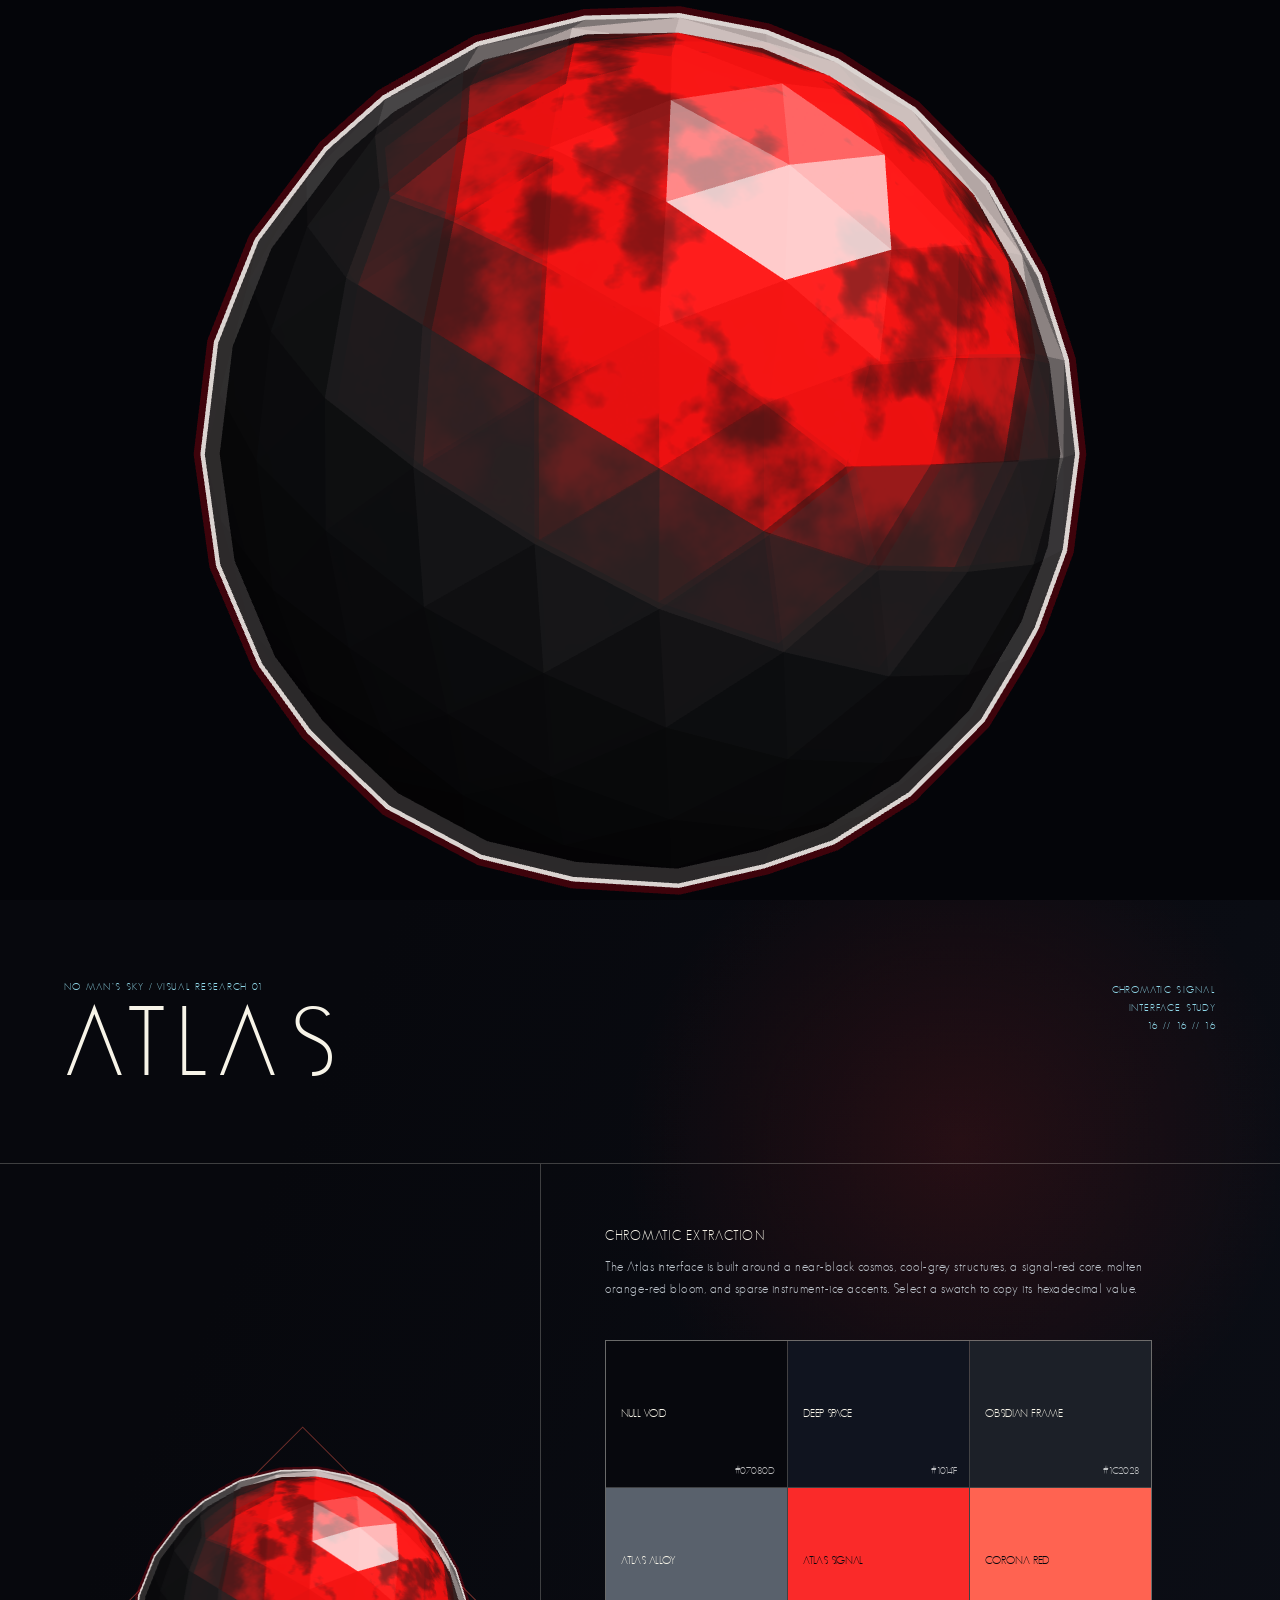
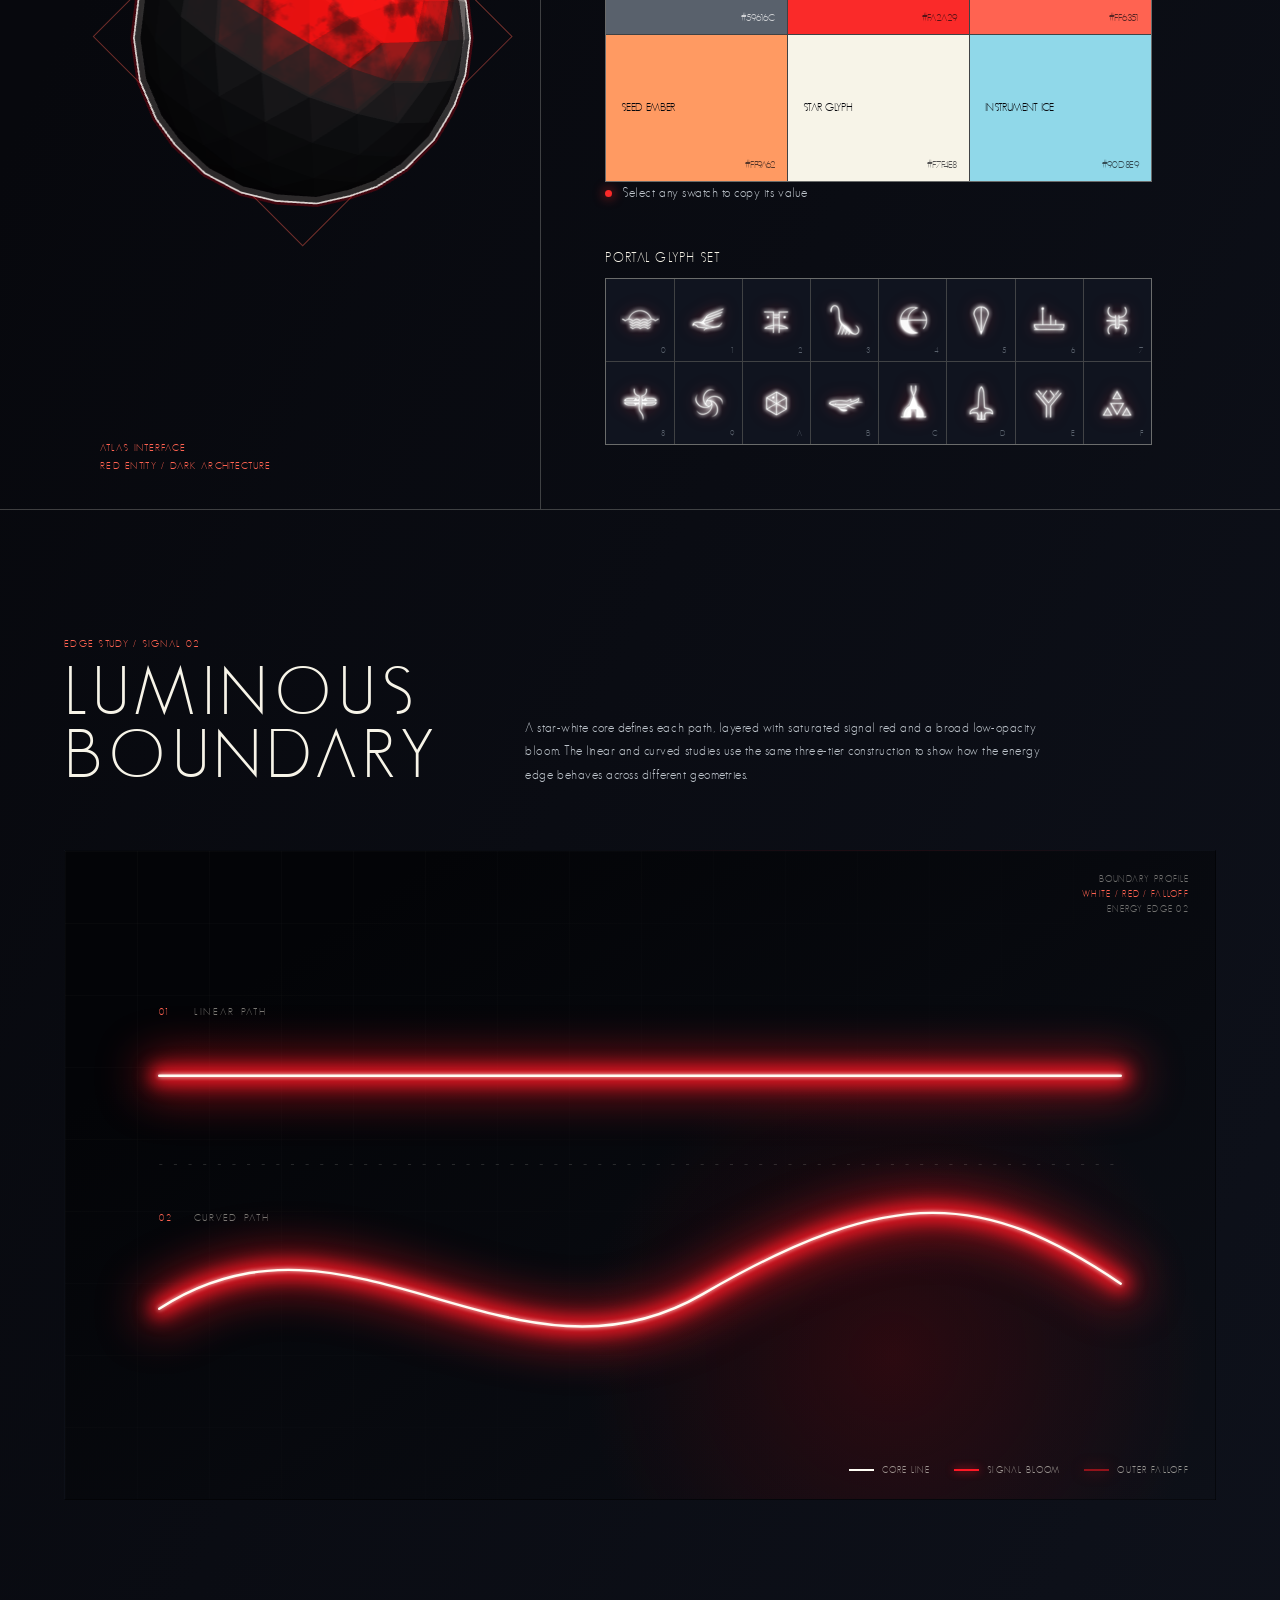
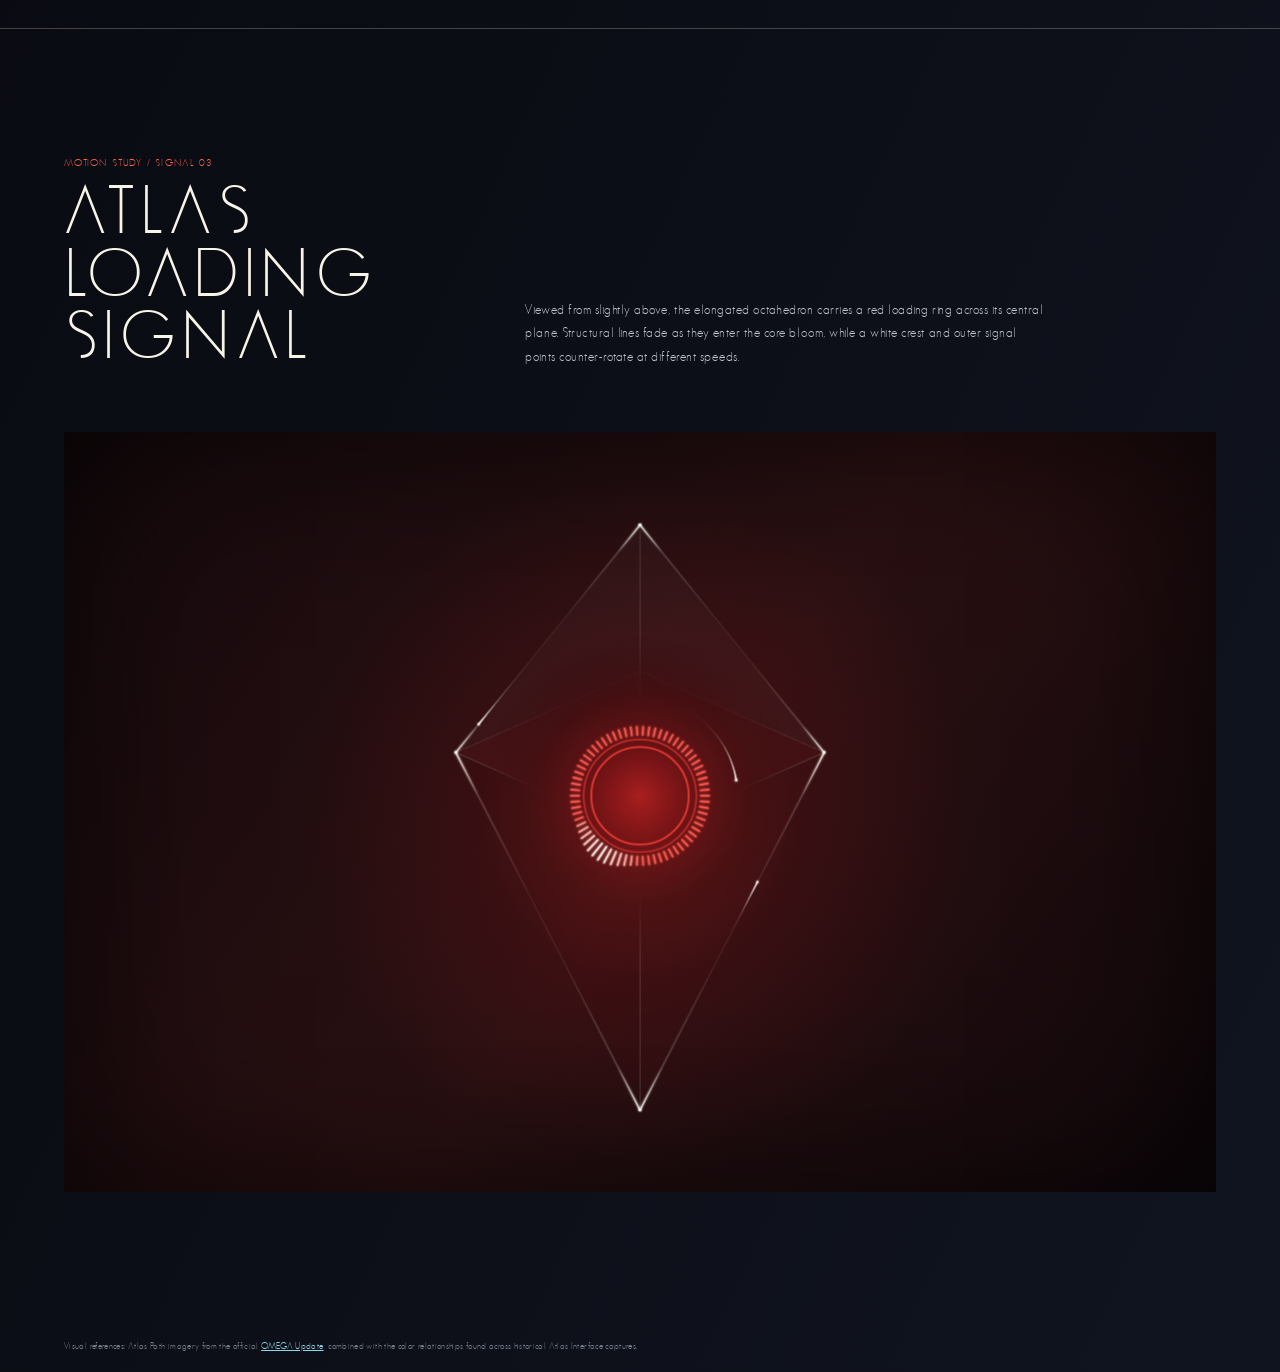
==== commit bf095f07: "refactor: separate Atlas study from portfolio site" ====
--- a/index.html
+++ b/index.html
@@ -3,80 +3,12 @@
   <head>
     <meta charset="utf-8" />
     <meta name="viewport" content="width=device-width, initial-scale=1" />
-    <meta name="theme-color" content="#e1cab8" />
-    <title>AW - Creative Developer Freelance - France</title>
-    <link rel="icon" href="./assets/wodniack/images/favicon.ico" />
-    <link rel="preload" href="./assets/wodniack/fonts/Bigger-Display.woff2" as="font" type="font/woff2" crossorigin />
-    <link rel="stylesheet" href="./site.css" />
+    <meta http-equiv="refresh" content="0; url=./color-study.html" />
+    <title>Atlas Design / Chromatic Study</title>
+    <link rel="canonical" href="./color-study.html" />
   </head>
   <body>
-    <main class="site-shell">
-      <section class="hero" aria-labelledby="hero-title">
-        <header class="site-head">
-          <a class="brand" href="#top" aria-label="Antoine Wodniack">
-            <svg viewBox="0 0 280 280" aria-hidden="true">
-              <path d="M240.245 0v263.2h-19.894V0h-39.756v263.2h-19.861V0h-39.755v280H280V0h-39.755Z" />
-              <path d="M0 0v280h39.755V16.8H59.65V280h39.756V0H0Z" />
-            </svg>
-          </a>
-          <div class="loader-copy" aria-live="polite"><span id="loader-line">PLEASE WAIT WHILE I OVERTHINK THIS</span></div>
-          <div class="mobile-gap" aria-hidden="true"></div>
-          <nav class="main-nav" aria-label="Primary navigation">
-            <a href="#about">ABOUT</a><a href="#work">WORK</a><a href="#contact">CONTACT</a>
-          </nav>
-          <a class="icon-link codepen" href="https://codepen.io/wodniack" aria-label="Follow me on CodePen" target="_blank" rel="noreferrer">
-            <svg viewBox="0 0 24 24" aria-hidden="true"><path d="m12 2 9 5.25v9.5L12 22l-9-5.25v-9.5L12 2Zm0 2.35L6.08 7.8 12 11.25l5.92-3.45L12 4.35ZM5 9.54v4.92l4.23-2.46L5 9.54Zm14 0L14.77 12 19 14.46V9.54ZM12 12.75 6.08 16.2 12 19.65l5.92-3.45L12 12.75Z" /></svg>
-          </a>
-          <a class="icon-link linkedin" href="https://www.linkedin.com/in/wodniack/" aria-label="Follow me on LinkedIn" target="_blank" rel="noreferrer">in</a>
-          <button class="contrast" type="button" aria-label="Change background color"><span></span></button>
-          <aside class="availability"><p>Coding globally from France.</p><p>Available for freelance work → <a href="mailto:hello@wodniack.dev">Hire me</a></p></aside>
-          <a class="mobile-hire" href="mailto:hello@wodniack.dev">Hire me</a>
-        </header>
-
-        <div class="line-field" id="top" role="img" aria-label="Animated wave field"><a-waves><svg class="js-svg" aria-hidden="true"></svg></a-waves></div>
-        <div class="hero-content">
-        <data-strip class="data-strip" data-segments="5" role="img" aria-label="Binary data strip"></data-strip>
-          <h1 class="hero-title" id="hero-title" aria-label="JIKO SCHNEE"><span class="hero-word" aria-hidden="true"><span class="hero-letter-cell"><span class="hero-letter-sizer">J</span><span class="hero-letter-track"><span class="hero-letter">J</span><span class="hero-letter">J</span></span></span><span class="hero-letter-cell"><span class="hero-letter-sizer">I</span><span class="hero-letter-track"><span class="hero-letter">I</span><span class="hero-letter">I</span></span></span><span class="hero-letter-cell"><span class="hero-letter-sizer">K</span><span class="hero-letter-track"><span class="hero-letter">K</span><span class="hero-letter">K</span></span></span><span class="hero-letter-cell"><span class="hero-letter-sizer">O</span><span class="hero-letter-track"><span class="hero-letter">O</span><span class="hero-letter">O</span></span></span></span><img class="hero-star" src="./assets/wodniack/images/asset-star.svg" alt="" aria-hidden="true"><span class="hero-word" aria-hidden="true"><span class="hero-letter-cell"><span class="hero-letter-sizer">S</span><span class="hero-letter-track"><span class="hero-letter">S</span><span class="hero-letter">S</span></span></span><span class="hero-letter-cell"><span class="hero-letter-sizer">C</span><span class="hero-letter-track"><span class="hero-letter">C</span><span class="hero-letter">C</span></span></span><span class="hero-letter-cell"><span class="hero-letter-sizer">H</span><span class="hero-letter-track"><span class="hero-letter">H</span><span class="hero-letter">H</span></span></span><span class="hero-letter-cell"><span class="hero-letter-sizer">N</span><span class="hero-letter-track"><span class="hero-letter">N</span><span class="hero-letter">N</span></span></span><span class="hero-letter-cell"><span class="hero-letter-sizer">E</span><span class="hero-letter-track"><span class="hero-letter">E</span><span class="hero-letter">E</span></span></span><span class="hero-letter-cell"><span class="hero-letter-sizer">E</span><span class="hero-letter-track"><span class="hero-letter">E</span><span class="hero-letter">E</span></span></span></span></h1>
-          <data-strip class="data-strip data-strip--bottom" data-segments="4" role="img" aria-label="Binary data strip"></data-strip>
-        </div>
-      </section>
-
-      <section class="about" id="about">
-        <svg class="about-connectors" aria-hidden="true" focusable="false"><path class="about-outer"></path><path class="about-grid"></path><path class="about-link about-link--tl"></path><path class="about-link about-link--tr"></path><path class="about-link about-link--bl"></path><path class="about-link about-link--br"></path></svg>
-        <div class="about-content-block" aria-hidden="true"></div>
-        <data-strip class="data-strip about-strip" data-segments="4" role="img" aria-label="Binary data strip"></data-strip>
-      </section>
-
-      <section class="work" id="work" aria-labelledby="work-title">
-        <div class="work-stage">
-          <div class="work-grid" aria-hidden="true"></div>
-          <h2 id="work-title" class="work-title"><span>W</span><span>O</span><span>R</span><span>K</span></h2>
-          <div class="work-wall" aria-hidden="true"></div>
-          <div class="work-media" id="work-media"></div>
-        </div>
-      </section>
-
-      <section class="my-way" aria-label="My way">
-        <div class="my-way-lines" aria-hidden="true"></div>
-        <img class="my-way-smiley" src="./assets/wodniack/images/asset-smiley--main.svg" alt="" />
-        <div class="memory-field" id="memory-field"></div>
-      </section>
-
-      <section class="contact" id="contact">
-        <svg class="contact-grid" aria-hidden="true"><path></path></svg>
-        <div class="contact-stage">
-          <div class="contact-stars" aria-hidden="true"><i>✦</i><i>✦</i><i>✦</i><i>✦</i></div>
-          <a class="contact-hit" href="mailto:hello@wodniack.dev">
-            <span class="go">GO</span><span class="lets">Let<span>'</span>s</span><span class="rock">Rock</span><span class="email">hello@wodniack.dev</span>
-          </a>
-        </div>
-      </section>
-
-      <footer class="site-foot">
-        <a class="footer-brand" href="#top" aria-label="Antoine Wodniack"><svg viewBox="0 0 280 280" aria-hidden="true"><path d="M240.245 0v263.2h-19.894V0h-39.756v263.2h-19.861V0h-39.755v280H280V0h-39.755Z" /><path d="M0 0v280h39.755V16.8H59.65V280h39.756V0H0Z" /></svg></a>
-      </footer>
-    </main>
-    <script src="./vendor/three.min.js"></script>
-    <script src="./site.js"></script>
+    <p><a href="./color-study.html">Open the Atlas chromatic study</a></p>
+    <script>location.replace('./color-study.html' + location.search + location.hash);</script>
   </body>
 </html>
